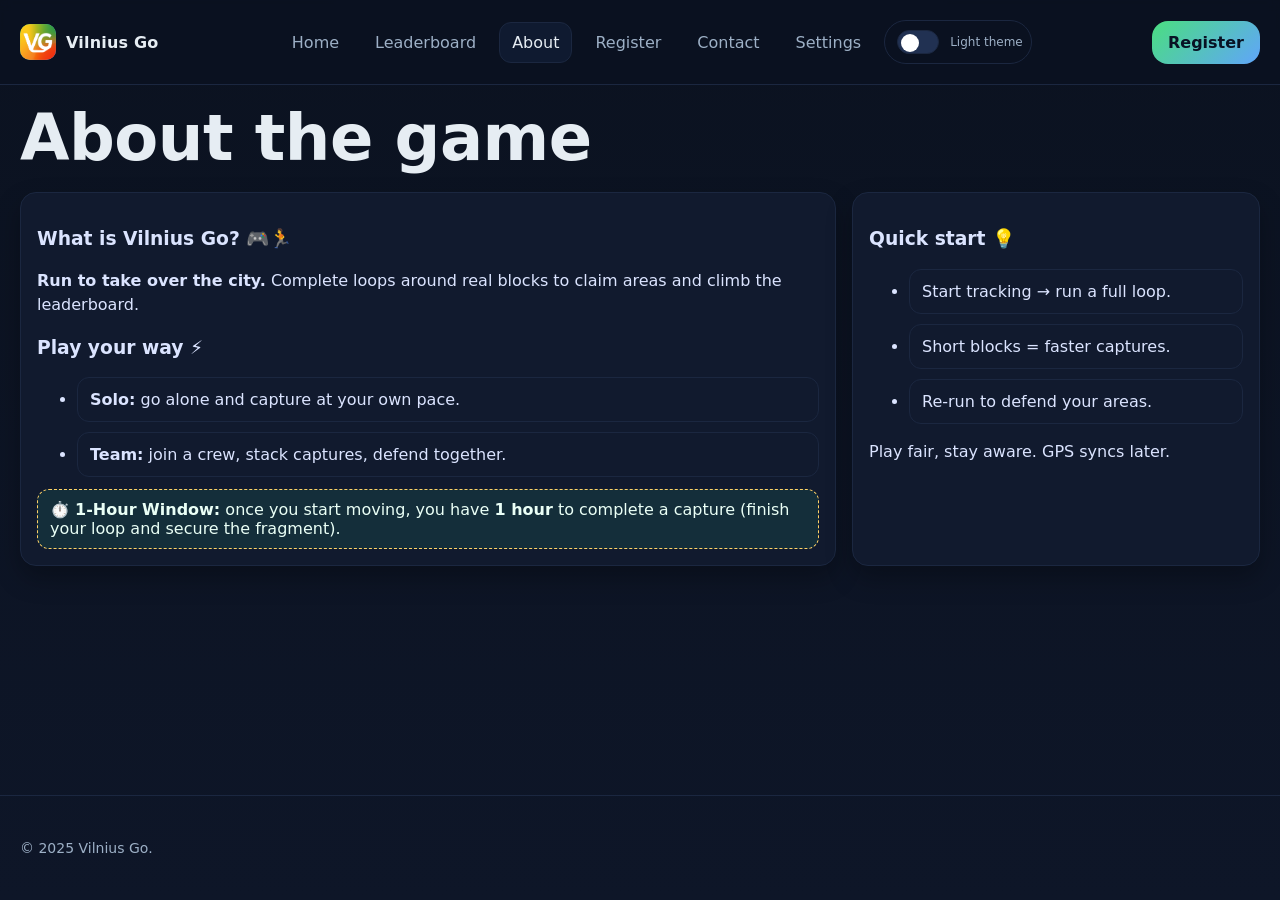
==== about.html @ 57237269 "Initial commit: HTML+CSS pages" ====
<!doctype html>
<html lang="en">
<head>
  <meta charset="utf-8" />
  <meta name="viewport" content="width=device-width, initial-scale=1" />
  <title>Vilnius Go — About</title>
  <link rel="stylesheet" href="css/style.css" />
</head>
<body>
<header>
  <div class="container nav">
    <div class="brand">
      <a href="index.html"><img src="img/VG1.png" alt="Vilnius Go logo" class="logo" /></a>
      <span>Vilnius Go</span>
    </div>
    <nav class="menu" aria-label="Main menu">
      <a href="index.html">Home</a>
      <a href="leaderboard.html">Leaderboard</a>
      <a class="active" href="about.html">About</a>
      <a href="register.html">Register</a>
      <a href="contact.html">Contact</a>
      <a href="settings.html">Settings</a>
      <label class="switch" title="Toggle theme">
        <input id="themeToggle" type="checkbox" aria-label="Light theme" />
        <span>Light theme</span>
      </label>
    </nav>
    <a href="register.html" class="btn primary">Register</a>
  </div>
</header>

<main class="container">
  <section class="section">
    <h1 class="hero-title">About the game</h1>

    <div class="content two">
      <!-- Main: What & How -->
      <article class="card">
        <h3>What is Vilnius Go? 🎮🏃</h3>
        <p><strong>Run to take over the city.</strong> Complete loops around real blocks to claim areas and climb the leaderboard.</p>

        <h3>Play your way ⚡</h3>
        <ul class="list">
          <li><strong>Solo:</strong> go alone and capture at your own pace.</li>
          <li><strong>Team:</strong> join a crew, stack captures, defend together.</li>
        </ul>

        <div class="highlight">
          ⏱️ <strong>1-Hour Window:</strong> once you start moving, you have <strong>1 hour</strong> to complete a capture (finish your loop and secure the fragment).
        </div>
      </article>

      <!-- Compact extras -->
      <aside class="card">
        <h3>Quick start 💡</h3>
        <ul class="list">
          <li>Start tracking → run a full loop.</li>
          <li>Short blocks = faster captures.</li>
          <li>Re-run to defend your areas.</li>
        </ul>
        <p class="muted">Play fair, stay aware. GPS syncs later.</p>
      </aside>
    </div>
  </section>
</main>

<footer>
  <div class="container">© 2025 Vilnius Go.</div>
</footer>
</body>
</html>
---- css/style.css ----
/* =========================================================
   Vilnius Go — Unified style.css (gallery removed)
   ========================================================= */

/* ------------------ Design Tokens ------------------ */
:root{
  /* Colors */
  --bg:#0b1220; --bg-2:#0e1628; --card:#111a2e;
  --text:#e6edf3; --muted:#9db0c6;
  --brand:#4ade80; --brand-2:#60a5fa;
  --stroke:#1b2740; --accent:#ffd166;

  /* Typography */
  --fs-1: clamp(36px, 5.2vw, 64px);
  --fs-2: 20px; --fs-3: 18px; --fs-4: 16px;

  /* Spacing */
  --space-1: 4px; --space-2: 8px; --space-3: 12px;
  --space-4: 16px; --space-5: 20px; --space-6: 24px;
  --space-7: 32px;

  /* Radii & Shadows */
  --radius: 16px; --radius-lg: 20px; --radius-pill: 999px;
  --shadow-1: 0 12px 26px rgba(0,0,0,.28);
  --shadow-2: 0 18px 38px rgba(0,0,0,.34);

  /* Hero chevron params */
  --chev-height: clamp(240px, 30vw, 360px);
  --chev-slope: 55%;
  --apex-round: 0;
}
:root:has(#themeToggle:checked){
  --bg:#f7f8fb; --bg-2:#ffffff; --card:#ffffff;
  --text:#0b0d12; --muted:#657084; --stroke:#e8edf3;
}

/* ------------------ Base ------------------ */
*{box-sizing:border-box}
html,body{height:100%}
html{scroll-behavior:smooth}
body{
  margin:0;
  font-family:system-ui,-apple-system,Segoe UI,Roboto,sans-serif;
  background:
    radial-gradient(900px 420px at 50% -200px, #13213a 0%, transparent 60%),
    linear-gradient(180deg, var(--bg) 0%, var(--bg-2) 100%);
  color:var(--text);
  display:flex; flex-direction:column; min-height:100vh; /* sticky footer layout */
}
a{color:inherit;text-decoration:none}
.container{max-width:1160px;margin:0 auto;padding:20px}
main{flex:1 0 auto}
footer{ margin-top:auto }

/* ------------------ Header / Footer ------------------ */
header{
  position:sticky; top:0; z-index:40;
  backdrop-filter:blur(6px);
  background:color-mix(in oklab, var(--bg) 88%, transparent);
  border-bottom:1px solid var(--stroke);
}
footer{
  padding:24px 0;
  color:var(--muted); border-top:1px solid var(--stroke);
  font-size:14px;
}

.nav{display:flex;align-items:center;justify-content:space-between;gap:16px}
.brand{display:flex;align-items:center;gap:10px;font-weight:800;letter-spacing:.2px}
.logo{
  width:36px;height:36px;border-radius:10px;
  background:linear-gradient(135deg,var(--brand),var(--brand-2));
  display:grid;place-items:center;color:#081224;font-weight:900
}
img.logo{width:36px;height:36px;border-radius:10px;display:block}

/* Menu */
.menu{display:flex;gap:10px;flex-wrap:wrap;align-items:center}
.menu a{
  padding:10px 12px;border-radius:12px;color:var(--muted);
  border:1px solid transparent
}
.menu a:hover,.menu a.active{
  color:var(--text);border-color:var(--stroke);background:#0f1a30
}

/* Theme switch */
.switch{
  display:inline-flex;align-items:center;gap:8px;
  padding:6px 8px;border:1px solid var(--stroke);
  border-radius:var(--radius-pill);color:var(--muted);font-size:12px
}
.switch input{
  appearance:none;width:42px;height:24px;border-radius:999px;
  background:#213152;position:relative;border:1px solid var(--stroke);outline:none
}
.switch input::after{
  content:"";position:absolute;left:3px;top:3px;width:18px;height:18px;
  border-radius:50%;background:#fff;transition:transform .2s
}
#themeToggle:checked::after{transform:translateX(18px)}

/* ------------------ Buttons (with legacy aliases) ------------------ */
.btn{
  padding:12px 16px;border-radius: var(--radius);
  border:1px solid var(--stroke);
  background:#0f1a30;color:var(--text);font-weight:700
}
.btn--primary{ background:linear-gradient(135deg,var(--brand),var(--brand-2)); color:#081224; border:none }
.btn--ghost{ background:transparent }
.btn--lg{ padding:14px 18px }
/* Backward compatibility */
.btn.primary{ background:linear-gradient(135deg,var(--brand),var(--brand-2)); color:#081224; border:none }
.btn.ghost{ background:transparent }
.btn:focus-visible,.menu a:focus-visible,.badge-store:focus-visible{outline:2px solid var(--brand-2);outline-offset:2px;border-radius:12px}

/* ------------------ Cards (with legacy aliases) ------------------ */
.card{
  background:var(--card); border:1px solid var(--stroke);
  border-radius: var(--radius); padding: var(--space-4); color:#dbe4ff;
  box-shadow: var(--shadow-1);
  transition: transform .15s ease, box-shadow .15s ease, border-color .15s ease;
}
.card:hover{
  transform: translateY(-2px);
  box-shadow: var(--shadow-2);
  border-color: color-mix(in oklab, var(--stroke) 55%, var(--brand) 45%);
}
.card--light{ background:#fff; color:#0b0d12; border:1px solid #e7ecf3 }
/* Backward compatibility */
.card.light{ background:#fff; color:#0b0d12; border:1px solid #e7ecf3 }

/* ------------------ Typographic helpers ------------------ */
.hero{display:flex;flex-direction:column;align-items:center;gap:12px;padding:44px 0}
.hero-center{text-align:center}
.hero-title{font-size:var(--fs-1);line-height:1.05;font-weight:900;letter-spacing:-.5px;margin:0 0 var(--space-5)}
.lead{color:var(--muted);font-size:var(--fs-3);margin:2px 0 var(--space-2)}

/* ------------------ QR & badges ------------------ */
.qr{
  width:176px;height:176px;display:block;object-fit:contain;
  background:#fff;border-radius:10px;
  image-rendering:pixelated;
  margin-left:auto; margin-right:auto;
}
@media (max-width:480px){.qr{width:144px;height:144px}}
.stores{display:flex;align-items:center;justify-content:center;gap:24px;flex-wrap:wrap;margin-top:8px}
.badge-store{display:inline-block;line-height:0;border-radius:12px;border:1px solid #fff;background:#000;box-shadow:0 8px 18px rgba(0,0,0,.35)}
.badge-store img{height:48px;display:block;border-radius:12px;width:auto;object-fit:contain}

/* ------------------ Images / portrait mock ------------------ */
.portrait{ width:100%; max-width:340px; margin:8px auto; }
.portrait img{ display:block; width:100%; height:auto; aspect-ratio:1/2; object-fit:cover; }

/* ------------------ Layout grids (single source of truth) ------------------ */
.content{display:grid;grid-template-columns:2fr 1fr 1fr;gap:var(--space-4)}
.content.two{display:grid;grid-template-columns:2fr 1.2fr;gap:var(--space-4)}
@media (max-width:1000px){ .content{grid-template-columns:1fr 1fr} }
@media (max-width:640px){ .content,.content.two{grid-template-columns:1fr} }

/* ------------------ Lists & tables ------------------ */
.content .card p{line-height:1.55}
.list{display:grid;gap:10px;margin:12px 0}
.list li{background:var(--card);border:1px solid var(--stroke);padding:12px;border-radius:12px}
.link-inherit{color:inherit;text-decoration:none;border-bottom:1px dashed transparent;transition: color .15s, border-color .15s}
.link-inherit:hover{ color: var(--brand); border-color: var(--brand); }

.highlight{border:1px dashed var(--accent);background: rgba(51,225,169,.10);color:#eafff6;padding:10px 12px;border-radius:12px;margin-top:10px}
.highlight.strong{border-color:#ff4d6d !important}

table{width:100%;border-collapse:collapse;table-layout:auto}
th,td{padding:10px;border:1px solid var(--stroke);text-align:left;white-space:nowrap}
th{background:#0f1a30}

/* ------------------ Forms ------------------ */
form{display:grid;gap:12px}
.grid-2{display:grid;grid-template-columns:1fr 1fr;gap:16px}
@media (max-width:760px){ .grid-2{ grid-template-columns:1fr } }
label{font-size:14px;color:var(--muted)}
input[type="text"],input[type="email"],input[type="tel"],input[type="number"],input[type="date"],input[type="color"],input[type="file"],select,textarea{
  width:100%;padding:10px;border-radius:10px;border:1px solid var(--stroke);background:#0d172b;color:var(--text)
}
textarea{min-height:110px}
.schema{white-space:pre;background:#0d172b;border:1px solid var(--stroke);border-radius:12px;padding:12px;overflow:auto}

/* Register form specific (wider) */
@media (min-width:1200px){ .container{ max-width:1280px } }
.content.single{ display:grid; grid-template-columns:1fr; gap:16px }
.content.single .form{ width:100%; max-width:1100px; margin:0 auto; padding:24px }
.form .field input,.form .field select,.form .field textarea{
  width:100%; height:48px; padding:10px 12px; border-radius:12px; border:1px solid var(--stroke); background:var(--card)
}
.form .field textarea{ height:auto; min-height:120px }
.form .field .no-resize{ resize:none; min-height:12px; max-height:50px; width:100% }

/* ------------------ Hero chevron & white band (home) ------------------ */
.hero-band{ position:relative; z-index:20 }
.hero-band::after{
  content:"";
  position:absolute; left:50%; bottom:-1px;
  width:120vw; height:var(--chev-height);
  transform:translateX(-50%);
  z-index:-1;
  background:
    radial-gradient(circle 8px at 7% var(--chev-slope), #fff 0 6px, #0b1220 6px 8px, transparent 9px),
    radial-gradient(circle 8px at 93% var(--chev-slope), #fff 0 6px, #0b1220 6px 8px, transparent 9px),
    #fff;
  clip-path: polygon(0 var(--chev-slope), 50% 100%, 100% var(--chev-slope), 100% 100%, 0 100%);
  border-top:1px solid var(--stroke);
}

.phone-band{ position:relative; z-index:0; padding:0 0 24px }
.phone-band::before{
  content:"";
  position:absolute; z-index:-1;
  left:calc(-50vw + 50%); right:calc(-50vw + 50%);
  top:1px; bottom:-24px;
  background:#fff; box-shadow:0 -1px 0 rgba(0,0,0,.06) inset;
}

/* ------------------ Friends blue band ------------------ */
.friends-band{ position:relative; margin: clamp(24px, 4vw, 40px) 0 0; }
.friends-band::before{
  content:""; position:absolute; inset:0;
  background: linear-gradient(180deg, #0b1220, #0b1220);
  width: 34cm; margin: 0 auto; border-radius: 50px; z-index:-1;
}
.friends-band::after{
  content:""; position:absolute; left:0; right:0; height:800px; bottom:-100px;
  background:#fff; border-bottom-left-radius:28px; border-bottom-right-radius:28px; z-index:-3; pointer-events:none;
}
.friends-band .container{ padding: clamp(28px, 4vw, 48px) clamp(16px, 3vw, 28px); color:#fff; text-align:center; }
.friends-band h2{ font-size: clamp(22px, 3vw, 36px); letter-spacing:.02em; margin:0 0 10px; text-transform:uppercase; }
.friends-band .lead{ max-width:720px; margin:0 auto clamp(18px, 3vw, 28px); opacity:.95; line-height:1.5; }
.friends-grid{ display:grid; grid-template-columns:1fr; gap: clamp(12px, 2vw, 20px); align-items:end; justify-items:center; }
.friend-card{
  background:#00000010; border:1px solid #ffffff30; border-radius:18px; backdrop-filter: blur(4px);
  overflow:hidden; width:min(280px, 90%); box-shadow: 0 8px 30px rgba(0,0,0,.15);
}
.friend-card img{ display:block; width:100%; height:auto; aspect-ratio: 4/3; object-fit: cover; }
.friend-card figcaption{ padding:10px 12px; font-size:14px; color:#fff; text-align:left; background: linear-gradient(180deg, #0000, #0003); }
.friend-card.main{ transform: translateY(-6px); width:min(320px, 94%); }
@media (min-width:768px){ .friends-grid{ grid-template-columns: repeat(3, minmax(0, 1fr)) } }

/* ------------------ Leaderboard — Top Cities ------------------ */
.cities{
  display:grid; grid-template-columns: repeat(3, minmax(180px, 1fr));
  gap:12px;
}
@media (max-width:900px){ .cities{ grid-template-columns: repeat(2, minmax(180px, 1fr)) } }
@media (max-width:560px){ .cities{ grid-template-columns: 1fr } }

.city.card{
  display:flex; flex-direction:column; align-items:center; text-align:center;
  gap:8px; padding:12px;
}
.city .art{
  width:150px; height:150px; border-radius:50%; object-fit:cover; display:block;
}
.city.card h4{ margin:4px 0 2px; font-size:16px; line-height:1.2 }
.city.card .muted{ margin:0 }

/* Two-column when right side is last */
.content:has(> .card:nth-child(2):last-child){ grid-template-columns: 4fr 2fr }
.card table{ width:100% }
.card table th, .card table td{ padding:8px 10px; white-space:nowrap }

/* ------------------ Utilities ------------------ */
.u-center{text-align:center}
.u-mt-0{margin-top:0}.u-mt-2{margin-top:var(--space-2)}.u-mt-4{margin-top:var(--space-4)}
.u-mb-2{margin-bottom:var(--space-2)}.u-mb-4{margin-bottom:var(--space-4)}
/* ===== Phone strip: две слева + телефон + две справа ===== */
.phone-strip {
  display: flex;
  align-items: center;        /* центральное выравнивание */
  justify-content: center;
  gap: 20px;
  margin: 20px 0 40px;
  flex-wrap: nowrap;
}

/* общий стиль для всех фото */
.strip-img {
  display: block;
  height: auto;
  border: none;
  box-shadow: none;
  border-radius: 0;
  flex: 0 0 auto;
  transition: transform 0.3s ease, width 0.3s ease;
}

/* ближние к телефону — обычные */
.strip-left-near,
.strip-right-near {
  width: clamp(140px, 16vw, 220px);
  transform: none;
}

/* самые дальние — чуть выше остальных (≈40–50%) */
.strip-left-far,
.strip-right-far {
  width: clamp(140px, 16vw, 220px);
  transform: translateY(-40%);
}

/* === PHONE — большой по центру === */
.phone-center {
  width: 640px;        /* ← основная ширина телефона на десктопе */
  max-width: 92vw;     /* не вылезает за экран */
  margin: 0 20px;
  z-index: 5;
}
.phone-center img {
  width: 100%;
  height: auto;
  display: block;
}

/* Боковые картинки: пусть не давят телефон */
.strip-left-near, .strip-right-near { width: 220px; }
.strip-left-far,  .strip-right-far  { width: 180px; transform: translateY(-40%); }

/* На мобильных: телефон крупный, но адаптивный */
@media (max-width: 980px){
  .phone-center { width: clamp(340px, 70vw, 520px); order: -1; }
  .strip-left-near, .strip-right-near,
  .strip-left-far,  .strip-right-far { width: clamp(160px, 36vw, 260px); transform: none; }
}

/* Card as a full clickable link */
.card--click{
  display:block;
  text-decoration:none;
  color:inherit;
  cursor:pointer;
}
.card--click:focus-visible{
  outline:2px solid var(--brand-2);
  outline-offset:4px;
  border-radius: var(--radius);
}
/* === GRID for Top Cities (6 images) === */
.cities-grid {
  display: grid;
  grid-template-columns: repeat(auto-fit, minmax(180px, 1fr));
  gap: 16px;
  margin-top: 16px;
}

.cities-grid .city {
  text-align: center;
  border: 1px solid #ddd;
  border-radius: 10px;
  padding: 8px;
  background-color: #fff;
}

.cities-grid .city img.art {
  display: block;
  width: 100%;
  height: 150px;
  object-fit: cover;
  border-radius: 8px;
  margin-bottom: 6px;
}
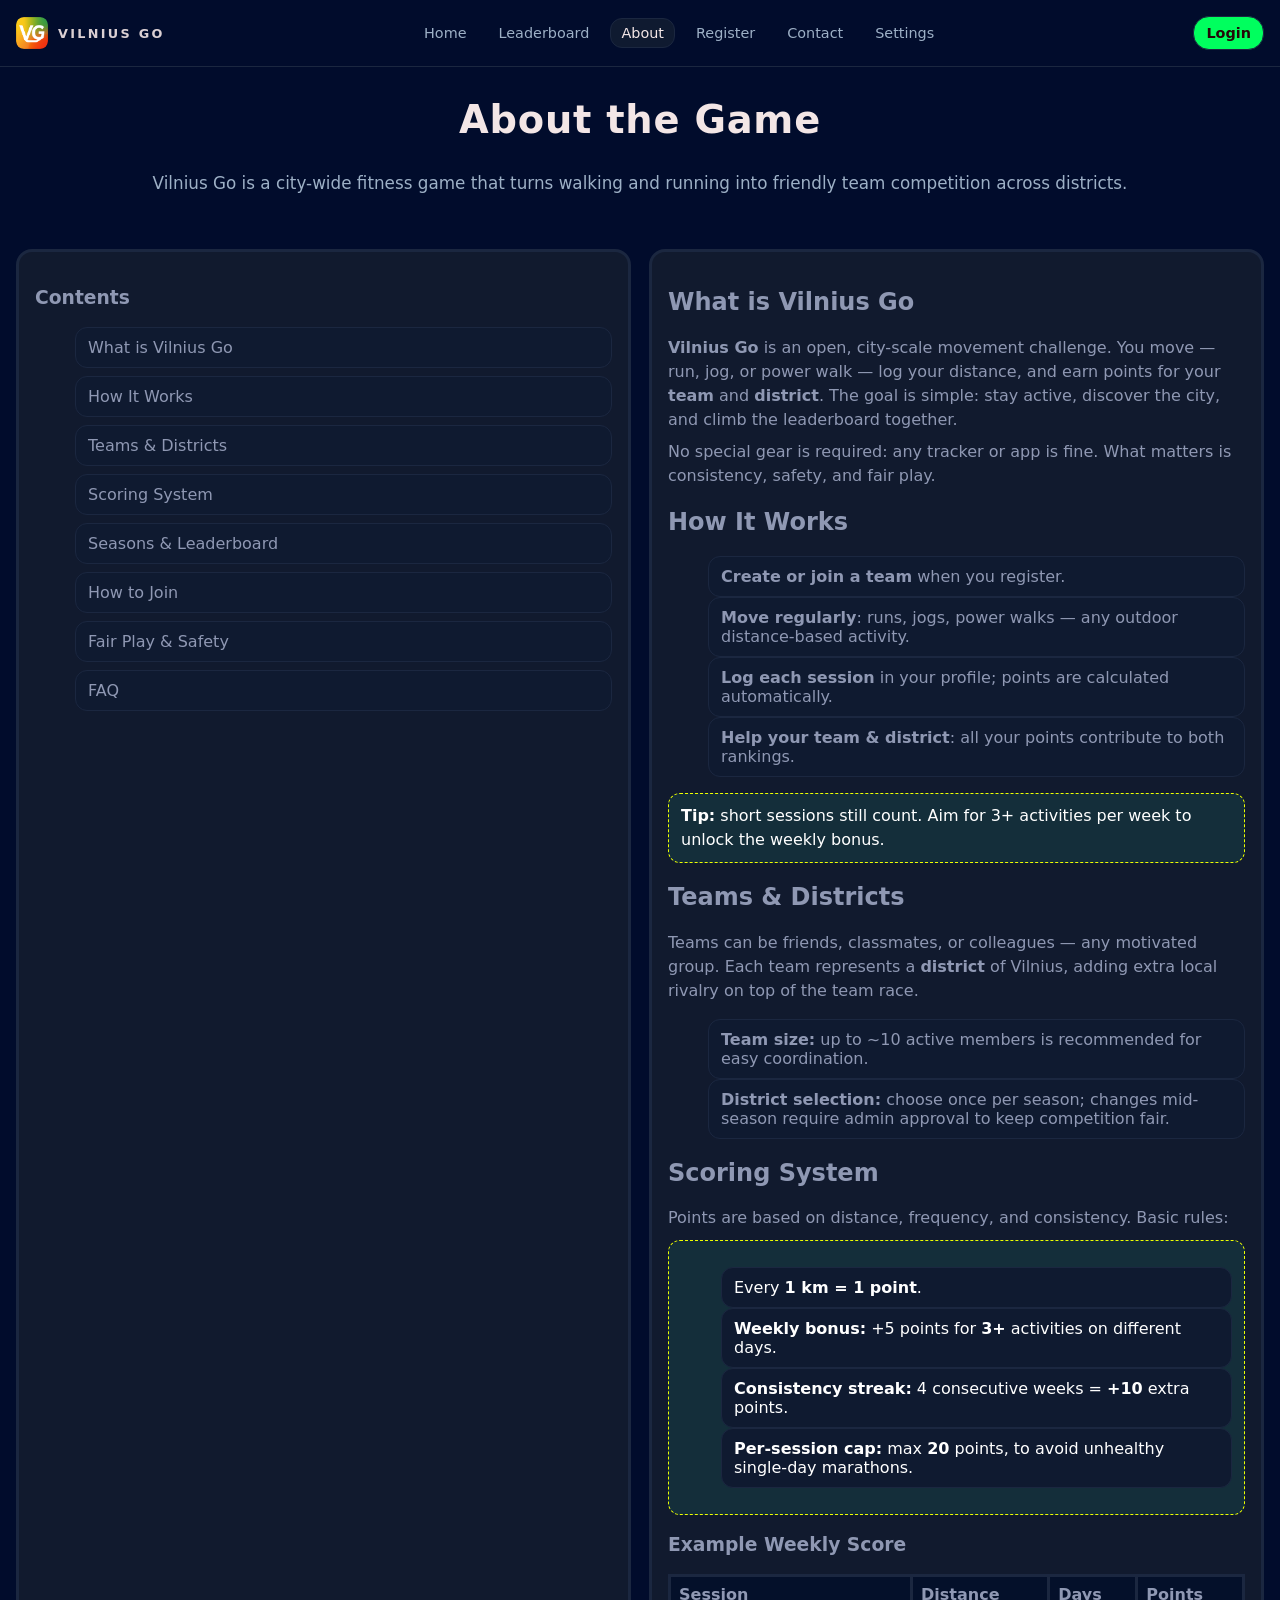
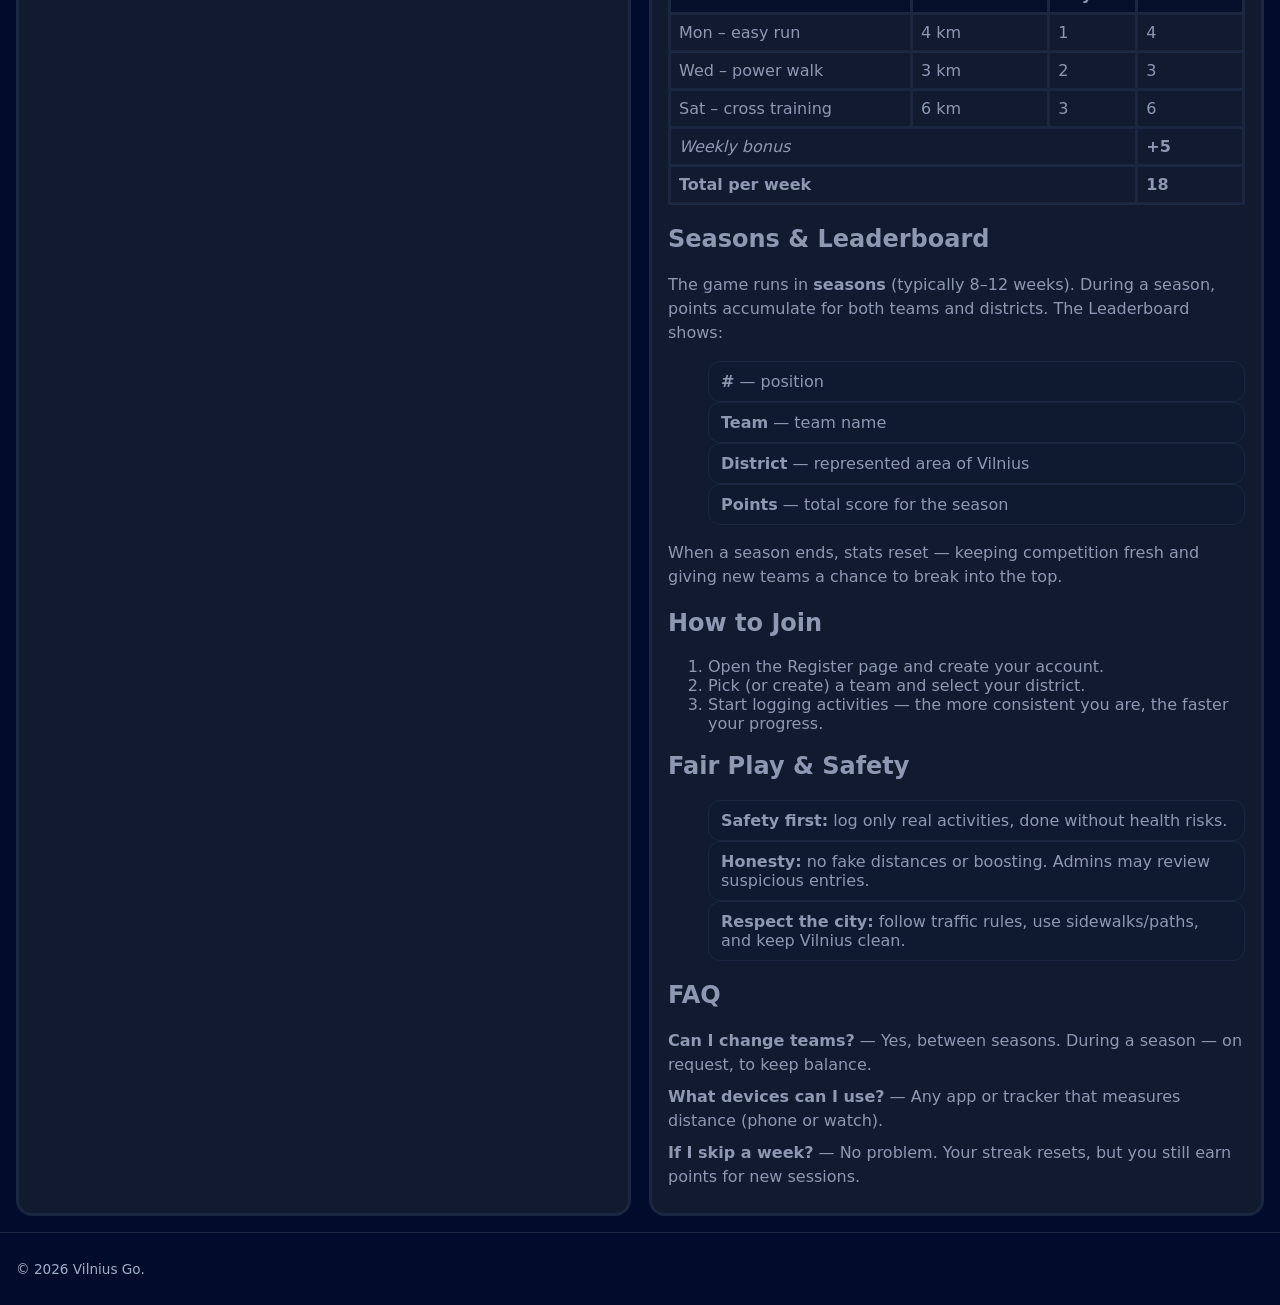
==== commit 82522ef6: "SEO optimization: updated index.html" ====
--- a/about.html
+++ b/about.html
@@ -1,71 +1,162 @@
-<!doctype html>
-<html lang="en">
+<!doctype html> 
+<html lang="en"> 
 <head>
-  <meta charset="utf-8" />
-  <meta name="viewport" content="width=device-width, initial-scale=1" />
-  <title>Vilnius Go — About</title>
-  <link rel="stylesheet" href="css/style.css" />
+  <meta charset="utf-8" /> 
+  <meta name="viewport" content="width=device-width, initial-scale=1" /> 
+  <title>Vilnius Go — About</title> 
+  <link rel="stylesheet" href="css/style.css" /> 
+  <meta name="description" content="Vilnius Go: how the game works, teams and districts, scoring, seasons, and how to join." />
 </head>
-<body>
+<body> 
 <header>
-  <div class="container nav">
+  <div class="container nav"> 
     <div class="brand">
       <a href="index.html"><img src="img/VG1.png" alt="Vilnius Go logo" class="logo" /></a>
-      <span>Vilnius Go</span>
+      <span id="main-title">Vilnius Go</span>
     </div>
-    <nav class="menu" aria-label="Main menu">
-      <a href="index.html">Home</a>
-      <a href="leaderboard.html">Leaderboard</a>
-      <a class="active" href="about.html">About</a>
-      <a href="register.html">Register</a>
-      <a href="contact.html">Contact</a>
-      <a href="settings.html">Settings</a>
-      <label class="switch" title="Toggle theme">
-        <input id="themeToggle" type="checkbox" aria-label="Light theme" />
-        <span>Light theme</span>
-      </label>
+
+    <!-- 1) Checkbox (paslėptas, naudojamas atidaryti/uždaryti meniu) -->
+    <input type="checkbox" id="nav-toggle" class="nav-toggle" />
+
+    <!-- 2) Hamburger (buterbrodas) -->
+    <label for="nav-toggle" class="nav-burger" aria-label="Open menu">
+      <span></span>
+    </label>
+
+    <nav class="menu" aria-label="Main menu"> 
+      <a href="index.html">Home</a> 
+      <a href="leaderboard.html">Leaderboard</a> 
+      <a class="active" href="about.html" aria-current="page">About</a>
+      <a href="register.html">Register</a> 
+      <a href="contact.html">Contact</a> 
+      <a href="settings.html">Settings</a> 
     </nav>
-    <a href="register.html" class="btn primary">Register</a>
+
+    <a href="#" class="btn primary" aria-disabled="true" onclick="return false;">Login</a> 
   </div>
 </header>
 
-<main class="container">
-  <section class="section">
-    <h1 class="hero-title">About the game</h1>
+<main> 
+  <!-- Hero -->
+  <section class="container hero hero-center"> 
+    <h1 class="hero-title" id="hero-title">About the Game</h1> 
+    <p class="lead">Vilnius Go is a city-wide fitness game that turns walking and running into friendly team competition across districts.</p> 
+  </section>
 
-    <div class="content two">
-      <!-- Main: What & How -->
+  <!-- Contents + Main -->
+  <section class="container"> 
+    <div class="content"> 
+      
+      <div class="card">
+        <h3 >Contents</h3> 
+        <ul class="list" style="margin-top:8px">
+          <li><a class="link-inherit" href="#what">What is Vilnius Go</a></li>
+          <li><a class="link-inherit" href="#how">How It Works</a></li>
+          <li><a class="link-inherit" href="#teams">Teams & Districts</a></li>
+          <li><a class="link-inherit" href="#scoring">Scoring System</a></li>
+          <li><a class="link-inherit" href="#season">Seasons & Leaderboard</a></li>
+          <li><a class="link-inherit" href="#join">How to Join</a></li>
+          <li><a class="link-inherit" href="#fairplay">Fair Play & Safety</a></li>
+          <li><a class="link-inherit" href="#faq">FAQ</a></li>
+        </ul>
+      </div>
+
+      <!-- Main text -->
       <article class="card">
-        <h3>What is Vilnius Go? 🎮🏃</h3>
-        <p><strong>Run to take over the city.</strong> Complete loops around real blocks to claim areas and climb the leaderboard.</p>
+        <h2 id="what">What is Vilnius Go</h2>
+        <p><strong>Vilnius Go</strong> is an open, city-scale movement challenge. You move — run, jog, or power walk — log your distance, and earn points for your <strong>team</strong> and <strong>district</strong>. The goal is simple: stay active, discover the city, and climb the leaderboard together.</p>
+        <p>No special gear is required: any tracker or app is fine. What matters is consistency, safety, and fair play.</p>
 
-        <h3>Play your way ⚡</h3>
-        <ul class="list">
-          <li><strong>Solo:</strong> go alone and capture at your own pace.</li>
-          <li><strong>Team:</strong> join a crew, stack captures, defend together.</li>
+        <h2 id="how">How It Works</h2>
+        <ul> 
+          <li><strong>Create or join a team</strong> when you register.</li>
+          <li><strong>Move regularly</strong>: runs, jogs, power walks — any outdoor distance-based activity.</li>
+          <li><strong>Log each session</strong> in your profile; points are calculated automatically.</li>
+          <li><strong>Help your team & district</strong>: all your points contribute to both rankings.</li>
         </ul>
 
-        <div class="highlight">
-          ⏱️ <strong>1-Hour Window:</strong> once you start moving, you have <strong>1 hour</strong> to complete a capture (finish your loop and secure the fragment).
+        <p class="highlight">
+          <strong>Tip:</strong> short sessions still count. Aim for 3+ activities per week to unlock the weekly bonus.
+        </p>
+
+        <h2 id="teams">Teams & Districts</h2> 
+        <p>Teams can be friends, classmates, or colleagues — any motivated group. Each team represents a <strong>district</strong> of Vilnius, adding extra local rivalry on top of the team race.</p>
+        <ul>
+          <li><strong>Team size:</strong> up to ~10 active members is recommended for easy coordination.</li> 
+          <li><strong>District selection:</strong> choose once per season; changes mid-season require admin approval to keep competition fair.</li> 
+        </ul>
+
+        <h2 id="scoring">Scoring System</h2> 
+        <p>Points are based on distance, frequency, and consistency. Basic rules:</p>
+        <div class="highlight"> 
+          <ul>
+            <li>Every <strong>1 km = 1 point</strong>.</li>
+            <li><strong>Weekly bonus:</strong> +5 points for <strong>3+</strong> activities on different days.</li>
+            <li><strong>Consistency streak:</strong> 4 consecutive weeks = <strong>+10</strong> extra points.</li>
+            <li><strong>Per-session cap:</strong> max <strong>20</strong> points, to avoid unhealthy single-day marathons.</li>
+          </ul>
         </div>
+          
+        <h3>Example Weekly Score</h3> 
+        <table aria-label="Example scoring breakdown">
+          <thead>
+            <tr>
+              <th>Session</th>
+              <th>Distance</th>
+              <th>Days</th>
+              <th>Points</th>
+            </tr>
+          </thead>
+          <tbody>
+            <tr><td>Mon – easy run</td><td>4 km</td><td>1</td><td>4</td></tr>
+            <tr><td>Wed – power walk</td><td>3 km</td><td>2</td><td>3</td></tr>
+            <tr><td>Sat – cross training</td><td>6 km</td><td>3</td><td>6</td></tr>
+            <tr><td colspan="3"><em>Weekly bonus</em></td><td><strong>+5</strong></td></tr>
+            <tr><td colspan="3"><strong>Total per week</strong></td><td><strong>18</strong></td></tr>
+          </tbody>
+        </table>
+
+        <h2 id="season">Seasons & Leaderboard</h2>
+        <p>The game runs in <strong>seasons</strong> (typically 8–12 weeks). During a season, points accumulate for both teams and districts. The <a class="link-inherit" href="leaderboard.html">Leaderboard</a> shows:</p>
+        <ul>
+          <li><strong>#</strong> — position</li>
+          <li><strong>Team</strong> — team name</li>
+          <li><strong>District</strong> — represented area of Vilnius</li>
+          <li><strong>Points</strong> — total score for the season</li>
+        </ul>
+        <p>When a season ends, stats reset — keeping competition fresh and giving new teams a chance to break into the top.</p>
+
+        <h2 id="join">How to Join</h2>
+        <ol>
+          <li>Open the <a class="link-inherit" href="register.html">Register</a> page and create your account.</li>
+          <li>Pick (or create) a team and select your district.</li>
+          <li>Start logging activities — the more consistent you are, the faster your progress.</li>
+        </ol>
+
+        <h2 id="fairplay">Fair Play & Safety</h2>
+        <ul>
+          <li><strong>Safety first:</strong> log only real activities, done without health risks.</li>
+          <li><strong>Honesty:</strong> no fake distances or boosting. Admins may review suspicious entries.</li>
+          <li><strong>Respect the city:</strong> follow traffic rules, use sidewalks/paths, and keep Vilnius clean.</li>
+        </ul>
+
+        <h2 id="faq">FAQ</h2>
+        <p><strong>Can I change teams?</strong> — Yes, between seasons. During a season — on request, to keep balance.</p>
+        <p><strong>What devices can I use?</strong> — Any app or tracker that measures distance (phone or watch).</p>
+        <p><strong>If I skip a week?</strong> — No problem. Your streak resets, but you still earn points for new sessions.</p>
       </article>
-
-      <!-- Compact extras -->
-      <aside class="card">
-        <h3>Quick start 💡</h3>
-        <ul class="list">
-          <li>Start tracking → run a full loop.</li>
-          <li>Short blocks = faster captures.</li>
-          <li>Re-run to defend your areas.</li>
-        </ul>
-        <p class="muted">Play fair, stay aware. GPS syncs later.</p>
-      </aside>
     </div>
   </section>
 </main>
 
 <footer>
-  <div class="container">© 2025 Vilnius Go.</div>
+  <div class="container">© <span id="year"></span> Vilnius Go.</div>
 </footer>
+
+<script>
+  document.getElementById('year').textContent = new Date().getFullYear();
+</script>
+<script src="js/settings.js"></script>
+
 </body>
 </html>
--- a/css/style.css
+++ b/css/style.css
@@ -1,366 +1,771 @@
-/* =========================================================
-   Vilnius Go — Unified style.css (gallery removed)
-   ========================================================= */
-
-/* ------------------ Design Tokens ------------------ */
+/* ============== 1. Base ============== */
+*{
+  box-sizing: border-box;
+}
+html, body{
+  height: 100%;
+}
+html{
+  scroll-behavior: smooth;
+}
 :root{
-  /* Colors */
-  --bg:#0b1220; --bg-2:#0e1628; --card:#111a2e;
-  --text:#e6edf3; --muted:#9db0c6;
-  --brand:#4ade80; --brand-2:#60a5fa;
-  --stroke:#1b2740; --accent:#ffd166;
-
-  /* Typography */
-  --fs-1: clamp(36px, 5.2vw, 64px);
-  --fs-2: 20px; --fs-3: 18px; --fs-4: 16px;
-
-  /* Spacing */
-  --space-1: 4px; --space-2: 8px; --space-3: 12px;
-  --space-4: 16px; --space-5: 20px; --space-6: 24px;
-  --space-7: 32px;
-
-  /* Radii & Shadows */
-  --radius: 16px; --radius-lg: 20px; --radius-pill: 999px;
-  --shadow-1: 0 12px 26px rgba(0,0,0,.28);
-  --shadow-2: 0 18px 38px rgba(0,0,0,.34);
-
-  /* Hero chevron params */
-  --chev-height: clamp(240px, 30vw, 360px);
-  --chev-slope: 55%;
-  --apex-round: 0;
-}
-:root:has(#themeToggle:checked){
-  --bg:#f7f8fb; --bg-2:#ffffff; --card:#ffffff;
-  --text:#0b0d12; --muted:#657084; --stroke:#e8edf3;
-}
-
-/* ------------------ Base ------------------ */
-*{box-sizing:border-box}
-html,body{height:100%}
-html{scroll-behavior:smooth}
+  --page-bg: var(--bg-2);
+  --card-bg: var(--card);
+  --pill-bg: #0f1a30;
+  --input-bg: #0d172b;
+
+  --title-color: var(--text);
+  --title-size: 2.4rem;
+
+
+
+  --bg:#0b1220;
+  --bg-2:#010c2c;
+  --card:#111a2e;
+  --text:#f3e6e6;
+  --muted:#9db0c6;
+  --stroke:#1b2740;
+  --brand:#00ff5e;
+  --accent:#eeff00;
+  --fs-1: 2.4rem;
+  --radius: 16px;
+}
 body{
-  margin:0;
-  font-family:system-ui,-apple-system,Segoe UI,Roboto,sans-serif;
-  background:
-    radial-gradient(900px 420px at 50% -200px, #13213a 0%, transparent 60%),
-    linear-gradient(180deg, var(--bg) 0%, var(--bg-2) 100%);
-  color:var(--text);
-  display:flex; flex-direction:column; min-height:100vh; /* sticky footer layout */
-}
-a{color:inherit;text-decoration:none}
-.container{max-width:1160px;margin:0 auto;padding:20px}
-main{flex:1 0 auto}
-footer{ margin-top:auto }
-
-/* ------------------ Header / Footer ------------------ */
+  margin: 0;
+  font-family: system-ui, -apple-system, BlinkMacSystemFont, "Segoe UI", sans-serif;
+  background: var(--page-bg);
+  color: var(--text);
+  display: flex; 
+  flex-direction: column;
+}
+
+
+/* paveldėjimas: a paveldi spalvą iš body arba tėvo */
+a{
+  color:inherit;  /* jei убрать inherit, ссылки станут синими по умолчанию */
+  text-decoration: none;
+}
+
+/* ============== 2. Layout ============== */
+.container{
+  width: 100%;
+  margin: 0 auto;
+  padding: 16px 16px;
+}
+main{
+  
+flex-grow: 1;   
+flex-shrink: 0; 
+flex-basis: auto; 
+
+}
+footer{
+  margin-top: auto;
+}
+
+/* įpėdinis: visi p, kurie yra .content viduje */
+.content{
+  display: grid;
+  gap: 18px;
+  grid-template-columns: repeat(auto-fit, minmax(200px, 1fr)); /**/
+}
+.content p{
+  font-size: 1rem;
+  line-height: 1.5;
+}
+
+/* ============ 3. Header / Footer / Nav ============ */
 header{
-  position:sticky; top:0; z-index:40;
-  backdrop-filter:blur(6px);
-  background:color-mix(in oklab, var(--bg) 88%, transparent);
-  border-bottom:1px solid var(--stroke);
+  position: sticky; /*gum*/
+  top: 0;
+  z-index: 10;
+  background: var(--page-bg);
+  border-bottom: 1px solid var(--stroke);
 }
 footer{
-  padding:24px 0;
-  color:var(--muted); border-top:1px solid var(--stroke);
-  font-size:14px;
-}
-
-.nav{display:flex;align-items:center;justify-content:space-between;gap:16px}
-.brand{display:flex;align-items:center;gap:10px;font-weight:800;letter-spacing:.2px}
+  padding: 12px 0;
+  color: var(--muted);
+  border-top: 1px solid var(--stroke);
+  font-size: .85rem;
+}
+
+.nav{
+  display: flex;
+  align-items: center;
+  justify-content: space-between;
+  gap: 19px;
+}
+.brand{
+  display: flex;
+  align-items: center;
+  gap: 10px;
+  font-weight: 800;
+}
 .logo{
-  width:36px;height:36px;border-radius:10px;
-  background:linear-gradient(135deg,var(--brand),var(--brand-2));
-  display:grid;place-items:center;color:#081224;font-weight:900
-}
-img.logo{width:36px;height:36px;border-radius:10px;display:block}
-
-/* Menu */
-.menu{display:flex;gap:10px;flex-wrap:wrap;align-items:center}
+  width: 32px;
+  height: 32px;
+  border-radius: 8px;
+  display: block;
+}
+
+/* ID pavyzdys */
+#main-title{
+  letter-spacing: .18em;
+  text-transform: uppercase;
+  font-size: .8rem;
+  opacity: .9;
+}
+
+.menu{
+  display: flex;
+  gap: 10px;
+  flex-wrap: wrap;
+  align-items: center;
+}
 .menu a{
-  padding:10px 12px;border-radius:12px;color:var(--muted);
-  border:1px solid transparent
-}
-.menu a:hover,.menu a.active{
-  color:var(--text);border-color:var(--stroke);background:#0f1a30
-}
-
-/* Theme switch */
-.switch{
-  display:inline-flex;align-items:center;gap:8px;
-  padding:6px 8px;border:1px solid var(--stroke);
-  border-radius:var(--radius-pill);color:var(--muted);font-size:12px
-}
-.switch input{
-  appearance:none;width:42px;height:24px;border-radius:999px;
-  background:#213152;position:relative;border:1px solid var(--stroke);outline:none
-}
-.switch input::after{
-  content:"";position:absolute;left:3px;top:3px;width:18px;height:18px;
-  border-radius:50%;background:#fff;transition:transform .2s
-}
-#themeToggle:checked::after{transform:translateX(18px)}
-
-/* ------------------ Buttons (with legacy aliases) ------------------ */
+  padding: 6px 10px;
+  border-radius: 12px;
+  color: var(--muted);
+  border: 1px solid transparent;
+  font-size: .9rem;
+}
+.menu a:hover, /*mouse on link*/
+.menu a.active{
+  color: var(--text) ;
+  border-color: var(--stroke);
+  background: #0f1a30;
+}
+
+/* ============ 4. Buttons / Links ============ */
 .btn{
-  padding:12px 16px;border-radius: var(--radius);
-  border:1px solid var(--stroke);
-  background:#0f1a30;color:var(--text);font-weight:700
-}
-.btn--primary{ background:linear-gradient(135deg,var(--brand),var(--brand-2)); color:#081224; border:none }
-.btn--ghost{ background:transparent }
-.btn--lg{ padding:14px 18px }
-/* Backward compatibility */
-.btn.primary{ background:linear-gradient(135deg,var(--brand),var(--brand-2)); color:#081224; border:none }
-.btn.ghost{ background:transparent }
-.btn:focus-visible,.menu a:focus-visible,.badge-store:focus-visible{outline:2px solid var(--brand-2);outline-offset:2px;border-radius:12px}
-
-/* ------------------ Cards (with legacy aliases) ------------------ */
+  padding: 8px 12px;
+  border-radius: var(--radius);
+  border: 1px solid var(--stroke);
+  background: #0f1a30;
+  color: var(--text);
+  font-weight: 700;
+  font-size: .9rem;
+}
+.btn.primary{
+  background: var(--brand);
+  color: #240808;
+ 
+}
+
+/* paveldėjimas + hover */
+.link-inherit{
+  color: inherit;
+  border-bottom: 1px dashed transparent;
+}
+.link-inherit:hover{
+  color: var(--brand);
+  border-color: var(--brand);
+}
+
+/* ============ 5. Typography ============ */
+.hero{
+  display: flex;
+  flex-direction: column;
+  align-items: center;
+  gap: 12px;
+  padding: 32px 0;
+}
+.hero-center{
+  text-align: center;
+}
+
+#hero-title{
+  font-size: var(--fs-1);
+  line-height: 1.1;
+  font-weight: 900;
+  margin: 0 0 16px;
+  letter-spacing: .02em;
+}
+
+.lead{
+  color: var(--muted);
+  font-size: 1.05rem;
+  margin: 4px 0 8px;
+}
+p{
+  margin: 0 0 8px;
+}
+
+/* ============ 6. Cards / Lists / Tables / Highlight ============ */
 .card{
-  background:var(--card); border:1px solid var(--stroke);
-  border-radius: var(--radius); padding: var(--space-4); color:#dbe4ff;
-  box-shadow: var(--shadow-1);
-  transition: transform .15s ease, box-shadow .15s ease, border-color .15s ease;
-}
-.card:hover{
-  transform: translateY(-2px);
-  box-shadow: var(--shadow-2);
-  border-color: color-mix(in oklab, var(--stroke) 55%, var(--brand) 45%);
-}
-.card--light{ background:#fff; color:#0b0d12; border:1px solid #e7ecf3 }
-/* Backward compatibility */
-.card.light{ background:#fff; color:#0b0d12; border:1px solid #e7ecf3 }
-
-/* ------------------ Typographic helpers ------------------ */
-.hero{display:flex;flex-direction:column;align-items:center;gap:12px;padding:44px 0}
-.hero-center{text-align:center}
-.hero-title{font-size:var(--fs-1);line-height:1.05;font-weight:900;letter-spacing:-.5px;margin:0 0 var(--space-5)}
-.lead{color:var(--muted);font-size:var(--fs-3);margin:2px 0 var(--space-2)}
-
-/* ------------------ QR & badges ------------------ */
+  background: var(--card-bg) ;
+  border: 3px solid var(--stroke);
+  border-radius: var(--radius);
+  padding: 16px ;
+ 
+  color: #8f98b3;
+}
+.card.light{
+  
+  background: #1100ff10;
+  color: #0b0d12;
+  border: 1px solid #e7ecf3;
+}
+.card--click{
+  display: block;
+}
+
+/* list contact */
+.list{
+  display: grid;
+  gap: 8px;
+  margin: 12px 0;
+}
+/* įpėdinis: visi li esantys .list viduje */
+.list li{
+  background: var(--card);
+  border: 1px solid var(--stroke);
+  padding: 10px;
+  border-radius: 10px;
+}
+
+/* table */
+
+table{
+  width: 100%;
+  border-collapse: collapse;
+}
+th, td{
+  padding: 8px;
+  border: 3px solid var(--stroke);
+  text-align: left;
+}
+th{
+  background: #000e29c4;
+}
+
+/* !important */
+p.highlight{
+  color: #832323;
+}
+.highlight{
+  border: 1px dashed var(--accent);
+  background: rgba(51,225,169,.10);
+  color: #ffffff !important ; /* !important nugali p.highlight */
+  padding: 10px 12px;
+  border-radius: 12px;
+  margin-top: 10px;
+}
+
+/* ============ 7. Forms ============ */
+form{
+  
+  display: grid;
+  gap: 10px;
+}
+.gridphoto{
+  
+  margin-top: -74px;
+}
+.grid-2{
+  
+  display: grid;
+  grid-template-columns: 1fr 1fr;
+  gap: 30px;
+}
+@media (max-width: 760px){
+  .grid-2{
+    grid-template-columns: 1fr;
+  }
+}
+.form h3{
+  font-size: 1.1rem;
+}
+.form label{
+  
+  font-size: .95rem;
+}
+
+/* įpėdinis: visi input/select/textarea formoje */
+form input[type="text"],
+form input[type="email"],
+form input[type="tel"],
+form input[type="number"],
+form input[type="date"],
+form input[type="color"],
+form input[type="file"],
+form select,
+form textarea{
+  width: 100%;
+  padding: 8px;
+  border-radius: 10px;
+  border: 2px solid var(--stroke);
+  background: var(--input-bg);
+
+  color: var(--text);
+  font: inherit;
+  font-size: .95rem;
+}
+textarea{
+  
+  min-height: 80px;
+}
+
+/* ============ 8. Images (QR, stores, phone, friends) ============ */
 .qr{
-  width:176px;height:176px;display:block;object-fit:contain;
-  background:#fff;border-radius:10px;
-  image-rendering:pixelated;
-  margin-left:auto; margin-right:auto;
-}
-@media (max-width:480px){.qr{width:144px;height:144px}}
-.stores{display:flex;align-items:center;justify-content:center;gap:24px;flex-wrap:wrap;margin-top:8px}
-.badge-store{display:inline-block;line-height:0;border-radius:12px;border:1px solid #fff;background:#000;box-shadow:0 8px 18px rgba(0,0,0,.35)}
-.badge-store img{height:48px;display:block;border-radius:12px;width:auto;object-fit:contain}
-
-/* ------------------ Images / portrait mock ------------------ */
-.portrait{ width:100%; max-width:340px; margin:8px auto; }
-.portrait img{ display:block; width:100%; height:auto; aspect-ratio:1/2; object-fit:cover; }
-
-/* ------------------ Layout grids (single source of truth) ------------------ */
-.content{display:grid;grid-template-columns:2fr 1fr 1fr;gap:var(--space-4)}
-.content.two{display:grid;grid-template-columns:2fr 1.2fr;gap:var(--space-4)}
-@media (max-width:1000px){ .content{grid-template-columns:1fr 1fr} }
-@media (max-width:640px){ .content,.content.two{grid-template-columns:1fr} }
-
-/* ------------------ Lists & tables ------------------ */
-.content .card p{line-height:1.55}
-.list{display:grid;gap:10px;margin:12px 0}
-.list li{background:var(--card);border:1px solid var(--stroke);padding:12px;border-radius:12px}
-.link-inherit{color:inherit;text-decoration:none;border-bottom:1px dashed transparent;transition: color .15s, border-color .15s}
-.link-inherit:hover{ color: var(--brand); border-color: var(--brand); }
-
-.highlight{border:1px dashed var(--accent);background: rgba(51,225,169,.10);color:#eafff6;padding:10px 12px;border-radius:12px;margin-top:10px}
-.highlight.strong{border-color:#ff4d6d !important}
-
-table{width:100%;border-collapse:collapse;table-layout:auto}
-th,td{padding:10px;border:1px solid var(--stroke);text-align:left;white-space:nowrap}
-th{background:#0f1a30}
-
-/* ------------------ Forms ------------------ */
-form{display:grid;gap:12px}
-.grid-2{display:grid;grid-template-columns:1fr 1fr;gap:16px}
-@media (max-width:760px){ .grid-2{ grid-template-columns:1fr } }
-label{font-size:14px;color:var(--muted)}
-input[type="text"],input[type="email"],input[type="tel"],input[type="number"],input[type="date"],input[type="color"],input[type="file"],select,textarea{
-  width:100%;padding:10px;border-radius:10px;border:1px solid var(--stroke);background:#0d172b;color:var(--text)
-}
-textarea{min-height:110px}
-.schema{white-space:pre;background:#0d172b;border:1px solid var(--stroke);border-radius:12px;padding:12px;overflow:auto}
-
-/* Register form specific (wider) */
-@media (min-width:1200px){ .container{ max-width:1280px } }
-.content.single{ display:grid; grid-template-columns:1fr; gap:16px }
-.content.single .form{ width:100%; max-width:1100px; margin:0 auto; padding:24px }
-.form .field input,.form .field select,.form .field textarea{
-  width:100%; height:48px; padding:10px 12px; border-radius:12px; border:1px solid var(--stroke); background:var(--card)
-}
-.form .field textarea{ height:auto; min-height:120px }
-.form .field .no-resize{ resize:none; min-height:12px; max-height:50px; width:100% }
-
-/* ------------------ Hero chevron & white band (home) ------------------ */
-.hero-band{ position:relative; z-index:20 }
-.hero-band::after{
-  content:"";
-  position:absolute; left:50%; bottom:-1px;
-  width:120vw; height:var(--chev-height);
-  transform:translateX(-50%);
-  z-index:-1;
-  background:
-    radial-gradient(circle 8px at 7% var(--chev-slope), #fff 0 6px, #0b1220 6px 8px, transparent 9px),
-    radial-gradient(circle 8px at 93% var(--chev-slope), #fff 0 6px, #0b1220 6px 8px, transparent 9px),
-    #fff;
-  clip-path: polygon(0 var(--chev-slope), 50% 100%, 100% var(--chev-slope), 100% 100%, 0 100%);
-  border-top:1px solid var(--stroke);
-}
-
-.phone-band{ position:relative; z-index:0; padding:0 0 24px }
-.phone-band::before{
-  content:"";
-  position:absolute; z-index:-1;
-  left:calc(-50vw + 50%); right:calc(-50vw + 50%);
-  top:1px; bottom:-24px;
-  background:#fff; box-shadow:0 -1px 0 rgba(0,0,0,.06) inset;
-}
-
-/* ------------------ Friends blue band ------------------ */
-.friends-band{ position:relative; margin: clamp(24px, 4vw, 40px) 0 0; }
-.friends-band::before{
-  content:""; position:absolute; inset:0;
-  background: linear-gradient(180deg, #0b1220, #0b1220);
-  width: 34cm; margin: 0 auto; border-radius: 50px; z-index:-1;
-}
-.friends-band::after{
-  content:""; position:absolute; left:0; right:0; height:800px; bottom:-100px;
-  background:#fff; border-bottom-left-radius:28px; border-bottom-right-radius:28px; z-index:-3; pointer-events:none;
-}
-.friends-band .container{ padding: clamp(28px, 4vw, 48px) clamp(16px, 3vw, 28px); color:#fff; text-align:center; }
-.friends-band h2{ font-size: clamp(22px, 3vw, 36px); letter-spacing:.02em; margin:0 0 10px; text-transform:uppercase; }
-.friends-band .lead{ max-width:720px; margin:0 auto clamp(18px, 3vw, 28px); opacity:.95; line-height:1.5; }
-.friends-grid{ display:grid; grid-template-columns:1fr; gap: clamp(12px, 2vw, 20px); align-items:end; justify-items:center; }
-.friend-card{
-  background:#00000010; border:1px solid #ffffff30; border-radius:18px; backdrop-filter: blur(4px);
-  overflow:hidden; width:min(280px, 90%); box-shadow: 0 8px 30px rgba(0,0,0,.15);
-}
-.friend-card img{ display:block; width:100%; height:auto; aspect-ratio: 4/3; object-fit: cover; }
-.friend-card figcaption{ padding:10px 12px; font-size:14px; color:#fff; text-align:left; background: linear-gradient(180deg, #0000, #0003); }
-.friend-card.main{ transform: translateY(-6px); width:min(320px, 94%); }
-@media (min-width:768px){ .friends-grid{ grid-template-columns: repeat(3, minmax(0, 1fr)) } }
-
-/* ------------------ Leaderboard — Top Cities ------------------ */
-.cities{
-  display:grid; grid-template-columns: repeat(3, minmax(180px, 1fr));
-  gap:12px;
-}
-@media (max-width:900px){ .cities{ grid-template-columns: repeat(2, minmax(180px, 1fr)) } }
-@media (max-width:560px){ .cities{ grid-template-columns: 1fr } }
-
-.city.card{
-  display:flex; flex-direction:column; align-items:center; text-align:center;
-  gap:8px; padding:12px;
-}
-.city .art{
-  width:150px; height:150px; border-radius:50%; object-fit:cover; display:block;
-}
-.city.card h4{ margin:4px 0 2px; font-size:16px; line-height:1.2 }
-.city.card .muted{ margin:0 }
-
-/* Two-column when right side is last */
-.content:has(> .card:nth-child(2):last-child){ grid-template-columns: 4fr 2fr }
-.card table{ width:100% }
-.card table th, .card table td{ padding:8px 10px; white-space:nowrap }
-
-/* ------------------ Utilities ------------------ */
-.u-center{text-align:center}
-.u-mt-0{margin-top:0}.u-mt-2{margin-top:var(--space-2)}.u-mt-4{margin-top:var(--space-4)}
-.u-mb-2{margin-bottom:var(--space-2)}.u-mb-4{margin-bottom:var(--space-4)}
-/* ===== Phone strip: две слева + телефон + две справа ===== */
-.phone-strip {
+  width: 140px;
+  height: 140px;
+  display: block;
+  object-fit: contain;
+  background: #fff;
+  border-radius: 10px;
+  margin: 0 auto;
+}
+.stores{
   display: flex;
-  align-items: center;        /* центральное выравнивание */
+  align-items: center;
   justify-content: center;
   gap: 20px;
-  margin: 20px 0 40px;
-  flex-wrap: nowrap;
-}
-
-/* общий стиль для всех фото */
-.strip-img {
+  
+  margin-top: 8px;
+}
+
+.badge-store img{
+  height: 40px;
   display: block;
-  height: auto;
-  border: none;
-  box-shadow: none;
-  border-radius: 0;
-  flex: 0 0 auto;
-  transition: transform 0.3s ease, width 0.3s ease;
-}
-
-/* ближние к телефону — обычные */
-.strip-left-near,
-.strip-right-near {
-  width: clamp(140px, 16vw, 220px);
-  transform: none;
-}
-
-/* самые дальние — чуть выше остальных (≈40–50%) */
-.strip-left-far,
-.strip-right-far {
-  width: clamp(140px, 16vw, 220px);
-  transform: translateY(-40%);
-}
-
-/* === PHONE — большой по центру === */
-.phone-center {
-  width: 640px;        /* ← основная ширина телефона на десктопе */
-  max-width: 92vw;     /* не вылезает за экран */
-  margin: 0 20px;
-  z-index: 5;
-}
-.phone-center img {
+  border-radius: 12px;
+  border: 2px solid #fff;
+}
+
+/* hero white chevron — можно сказать „paprastas dekoras“ */
+.hero-band{
+  position: relative;
+  
+}
+.hero-band::after{
+  content: "";
+  position: absolute;
+  left: 50%;
+  bottom:0px;
+  width: 99vw;
+  height: 240px;
+  transform: translateX(-50%);
+  background: #fff;
+  clip-path: polygon(0 55%, 50% 100%, 100% 55%, 100% 100%, 0 100%);
+  border-top: 1px solid var(--stroke);
+  z-index: -1;
+}
+
+/* phone strip */
+.phone-band{
+  background: #fff;
+  padding: 0px 0 60px;
+ 
+}
+.phone-strip{
+  display: flex;
+  align-items: center;
+  justify-content: center;
+  gap: 50px;
+  margin: 16px 0 24px;
+  flex-wrap: wrap;
+}
+.strip-img{
+  display: block;
+  max-width: 180px;
+  border-radius: 30px;
+}
+.phone-center{
+  width: 240px;
+}
+.phone-center img{
   width: 100%;
   height: auto;
-  display: block;
-}
-
-/* Боковые картинки: пусть не давят телефон */
-.strip-left-near, .strip-right-near { width: 220px; }
-.strip-left-far,  .strip-right-far  { width: 180px; transform: translateY(-40%); }
-
-/* На мобильных: телефон крупный, но адаптивный */
-@media (max-width: 980px){
-  .phone-center { width: clamp(340px, 70vw, 520px); order: -1; }
-  .strip-left-near, .strip-right-near,
-  .strip-left-far,  .strip-right-far { width: clamp(160px, 36vw, 260px); transform: none; }
-}
-
-/* Card as a full clickable link */
-.card--click{
-  display:block;
-  text-decoration:none;
-  color:inherit;
-  cursor:pointer;
-}
-.card--click:focus-visible{
-  outline:2px solid var(--brand-2);
-  outline-offset:4px;
-  border-radius: var(--radius);
-}
-/* === GRID for Top Cities (6 images) === */
-.cities-grid {
+  
+}
+
+/* friends */
+.friends-band{
+  
+  margin-top: 0px;
+  padding: 0px 0px;
+}
+.friends-band .container{
+  background: var(--input-bg);
+  
+  border-radius: 50px;
+  text-align: center;
+}
+.friends-band h2{
+  margin-top: 11px;
+}
+.friends-grid{
+   
   display: grid;
-  grid-template-columns: repeat(auto-fit, minmax(180px, 1fr));
-  gap: 16px;
-  margin-top: 16px;
-}
-
-.cities-grid .city {
-  text-align: center;
-  border: 1px solid #ddd;
-  border-radius: 10px;
-  padding: 8px;
-  background-color: #fff;
-}
-
-.cities-grid .city img.art {
+  justify-items: center;
+}
+.friend-card{
+  background: rgba(0, 0, 0, 0.067);
+  border: 5px solid #00000030;
+  border-radius: 16px;
+  overflow: hidden;
+  width: min(340px, 100%);
+}
+.friend-card img{
   display: block;
   width: 100%;
-  height: 150px;
+  height: auto;
+}
+.friend-card figcaption{
+  padding: 6px 8px;
+  font-size: .8rem;
+  background: linear-gradient(180deg, #0000, #0003);
+  color: #fff;
+}
+@media (min-width: 768px){
+  .friends-grid{
+    grid-template-columns: repeat(3, minmax(0,1fr));
+  }
+}
+
+/* extra section before footer */
+.extra-band{
+  padding: 100px 0;
+  border-top: 1px solid rgb(0, 0, 0);
+}
+.extra-band .container{
+  text-align: center;
+}
+
+/* ============ 9. Gallery (kitų psl. ) ============ */
+.cities{
+  display: grid;
+  grid-template-columns: repeat(auto-fit, minmax(160px, 1fr));
+  gap: 12px;
+}
+.city.card{
+  display: flex;
+  flex-direction: column;
+  align-items: center;
+  gap: 6px;
+  padding: 12px;
+}
+.city .art{
+  width: 100px;
+  height: 100px;
+  border-radius: 50%;
   object-fit: cover;
-  border-radius: 8px;
-  margin-bottom: 6px;
-}
+  display: block;
+}
+.city.card h4{
+  margin: 4px 0 2px;
+  font-size: .95rem;
+}
+.city.card .muted{
+  margin: 0;
+  color: var(--muted);
+}
+
+/* ============ 10. Small screens ============ */
+@media (max-width: 560px){
+
+  .container{
+    padding: 5px;
+  }
+
+  /* 1  */
+  .cities{
+    grid-template-columns: 1fr;   
+  }
+
+  
+  .city.card{
+    width: 100%;
+  }
+
+  /* DYDIS */
+  .city .art{
+    width: clamp(90px, 40vw, 140px);
+    height: clamp(90px, 40vw, 140px);
+  }
+}
+
+
+
+/* =========================
+   RESPONSIVE – 4 DYDŽIAI
+  
+========================= */
+
+/* =========================
+   DESKTOP (>1199px)
+   Pagal nutylėjimą 
+========================= */
+
+
+/* =========================
+   LAPTOP (≤1199px)
+   Mažesni ekranai: sumažinami tarpai
+========================= */
+@media (max-width: 1199px){
+
+  /* Mažinu container vidinius atstumus,
+     kad turinys tilptų mažesniame ekrane */
+  .container{
+    padding: 16px 20px;
+  }
+
+  /* Sumažinu tarpus tarp phone-strip elementų */
+  .phone-strip{
+    gap: 28px;
+  }
+}
+
+/* =========================
+   TABLET (≤991px)
+   Turinys tampa 2 stulpelių
+========================= */
+@media (max-width: 991px){
+
+  /* Content dalis:
+     iš 3 stulpelių pereiname į 2 */
+  .content{
+    grid-template-columns: 1fr 1fr;
+  }
+
+  /* Friends blokas:
+     iš 3 stulpelių → 2 stulpeliai */
+  .friends-grid{
+    grid-template-columns: repeat(2, 1fr);
+  }
+}
+
+/* =========================
+   PHONE (≤767px)
+   Viskas viename stulpelyje
+========================= */
+@media (max-width: 767px){
+
+  /* Telefonuose viename stulpelyje,*/
+  .content{
+    grid-template-columns: 1fr ;
+  }
+}
+
+/* =================================================
+   HEADER – MOBILE FIX (Hamburger meniu)
+   Tik telefonams
+================================================= */
+
+/* Desktop / Laptop / Tablet:
+   hamburger mygtukas nerodomas */
+.nav-toggle{
+  display: none; /* checkbox paslėptas */
+}
+
+.nav-burger{
+  display: none; /* burger paslėptas */
+}
+
+/* =========================
+   PHONE HEADER (≤767px)
+========================= */
+@media (max-width: 767px){
+
+  /* Header struktūra:
+     - kairėje logo (brand)
+     - dešinėje hamburger mygtukas */
+  header{
+    position: relative;
+  }
+
+  /* Navbar išdėstymas vienoje eilutėje */
+  header .navbar{
+    display: flex;
+    align-items: center;
+    justify-content: space-between;
+    gap: 10px;
+  }
+
+  /* Brand (logo + pavadinimas)
+     užima likusią vietą */
+  header .brand{
+    flex: 1;
+  }
+
+  /* =========================
+     HAMBURGER MYGTUKAS
+
+  ========================= */
+  .nav-burger{
+    display: inline-flex;
+    align-items: center;
+    justify-content: center;
+    width: 44px;
+    height: 40px;
+    border: 1px solid var(--stroke);
+    border-radius: 12px;
+    background: rgba(255,255,255,0.06);
+    cursor: pointer;
+    user-select: none;
+  }
+
+  /* Trys horizontalios linijos */
+  .nav-burger span{
+    display: block;
+    width: 22px;
+    height: 2px;
+    background: var(--text);
+    position: relative;
+  }
+
+  .nav-burger ::before,
+  .nav-burger span::after{
+    content: "";
+    position: absolute;
+    left: 0;
+    width: 22px;
+    height: 2px;
+    background: var(--text);
+  }
+
+  .nav-burger span::before{
+    top: -7px;
+  }
+
+  .nav-burger span::after{
+    top: 7px;
+  }
+
+  /* =========================
+     MENIU TELEFONE
+  ========================= */
+
+  /* Pagal nutylėjimą meniu paslėptas */
+  header .menu{
+    display: none;
+    width: 100%;
+    margin-top: 10px;
+    grid-template-columns: 1fr; /* 1 stulpelis telefone */
+    gap: 8px;
+  }
+
+  /* Meniu punktų išvaizda */
+  header .menu a{
+    display: block;
+    text-align: center;
+    padding: 12px;
+    border: 1px solid var(--stroke);
+    border-radius: 12px;
+    background: rgba(255,255,255,0.04);
+  }
+
+  /* =========================
+     
+     :checked + sibling selector
+  ========================= */
+
+  /* Kai paspaudžiamas hamburger:
+     checkbox pažymimas (:checked)
+     ir meniu parodomas */
+  .nav-toggle:checked ~ .menu{
+    display: grid;
+  }
+}
+
+/* =========================
+   PHONE STRIP (paveikslėlių juosta)
+========================= */
+
+/* Desktop: 5 elementai vienoje eilėje */
+.phone-strip{
+  display: grid;
+  grid-template-columns: repeat(5, auto);
+  gap: 20px;
+  justify-content: center;
+  align-items: center;
+}
+
+/* Responsive paveikslėlių dydis */
+.strip-img{
+  width: clamp(90px, 12vw, 180px);
+}
+
+/* Telefono maketo dydis */
+.phone-center{
+  width: clamp(200px, 22vw, 260px);
+}
+
+.phone-center img{
+  width: 100%;
+  height: auto;
+}
+
+/* Tablet: 3 stulpeliai */
+@media (max-width: 991px){
+  .phone-strip{
+    grid-template-columns: repeat(3, auto);
+  }
+
+  .phone-center{
+    grid-row: 1 / 3;
+    grid-column: 2;
+  }
+}
+
+/* Phone: 2 stulpeliai */
+@media (max-width: 767px){
+  .phone-strip{
+    grid-template-columns: repeat(2, auto);
+    gap: 14px;
+  }
+
+  .phone-center{
+    grid-column: 1 / -1;
+    width: min(240px, 80vw);
+  }
+
+  .strip-img{
+    width: 120px;
+  }
+}
+
+/* =========================
+   LISTS / CONTENT
+========================= */
+
+/* Sąrašų stilius kortelėse */
+.card ul li{
+  display: block;
+  background: var(--pill-bg);
+  border: 1px solid var(--stroke);
+  border-radius: 12px;
+  padding: 10px 12px;
+}
+
+/* Pagrindiniai antraščių stiliai */
+.hero-title,
+h1{
+  color: var(--title-color);
+  font-size: var(--title-size);
+}
+/* ----------------- VILNIUS go */
+/* ===== Fix: Brand + Burger vienoje eilutėje (telefone) ===== */
+@media (max-width: 767px){
+
+  /* 1) Header konteineris – 1 eilutė + leidžiam nusileisti meniu į 2 eilutę */
+  header .container.nav{
+    display: flex;
+    align-items: center;
+    justify-content: space-between;
+    flex-wrap: wrap;          /* leidžia .menu pereiti į kitą eilutę */
+    gap: 10px;
+  }
+
+ 
+
+  /* 2) Meniu visada VISU pločiu ant 2 eilutės */
+  header .menu{
+    order: 3;                /* po brand ir burger */
+    flex-basis: 100%;        /* užima visą plotį */
+    width: 100%;
+    margin-top: 10px;
+  }
+
+
+}
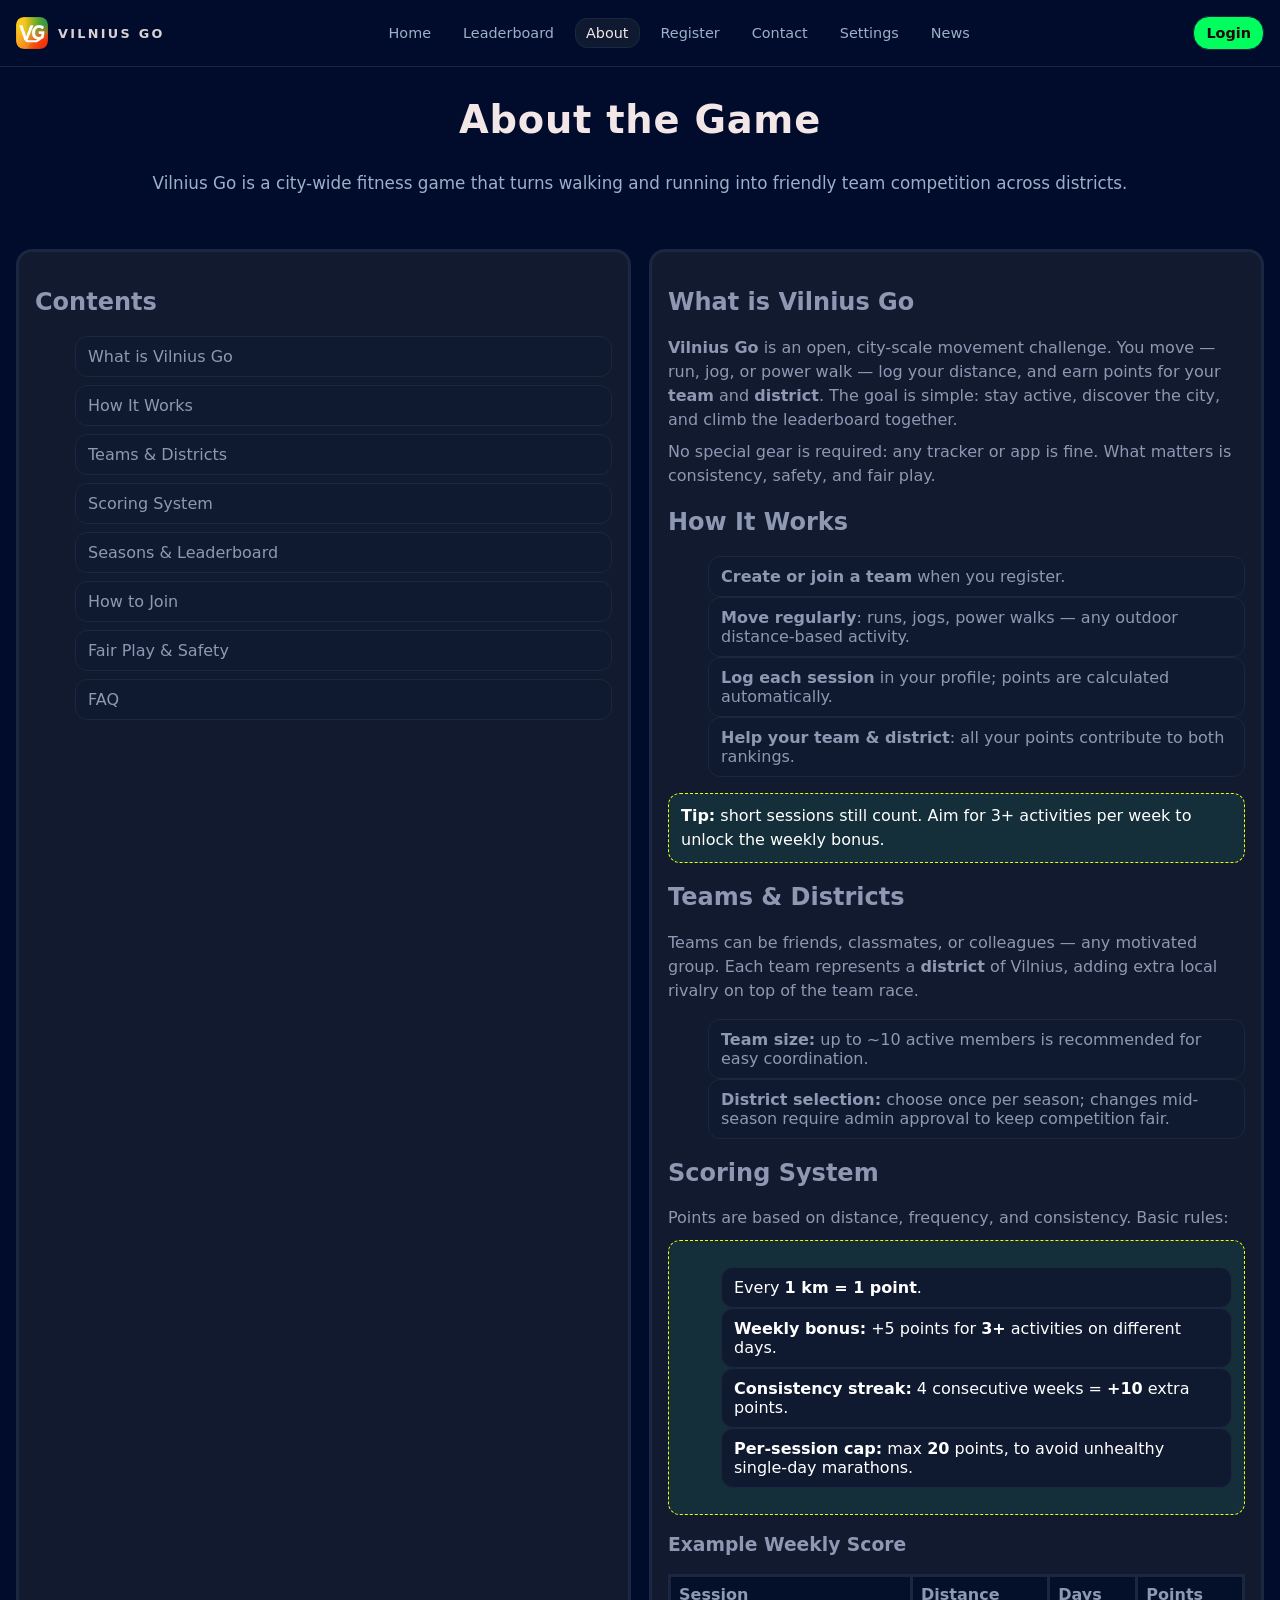
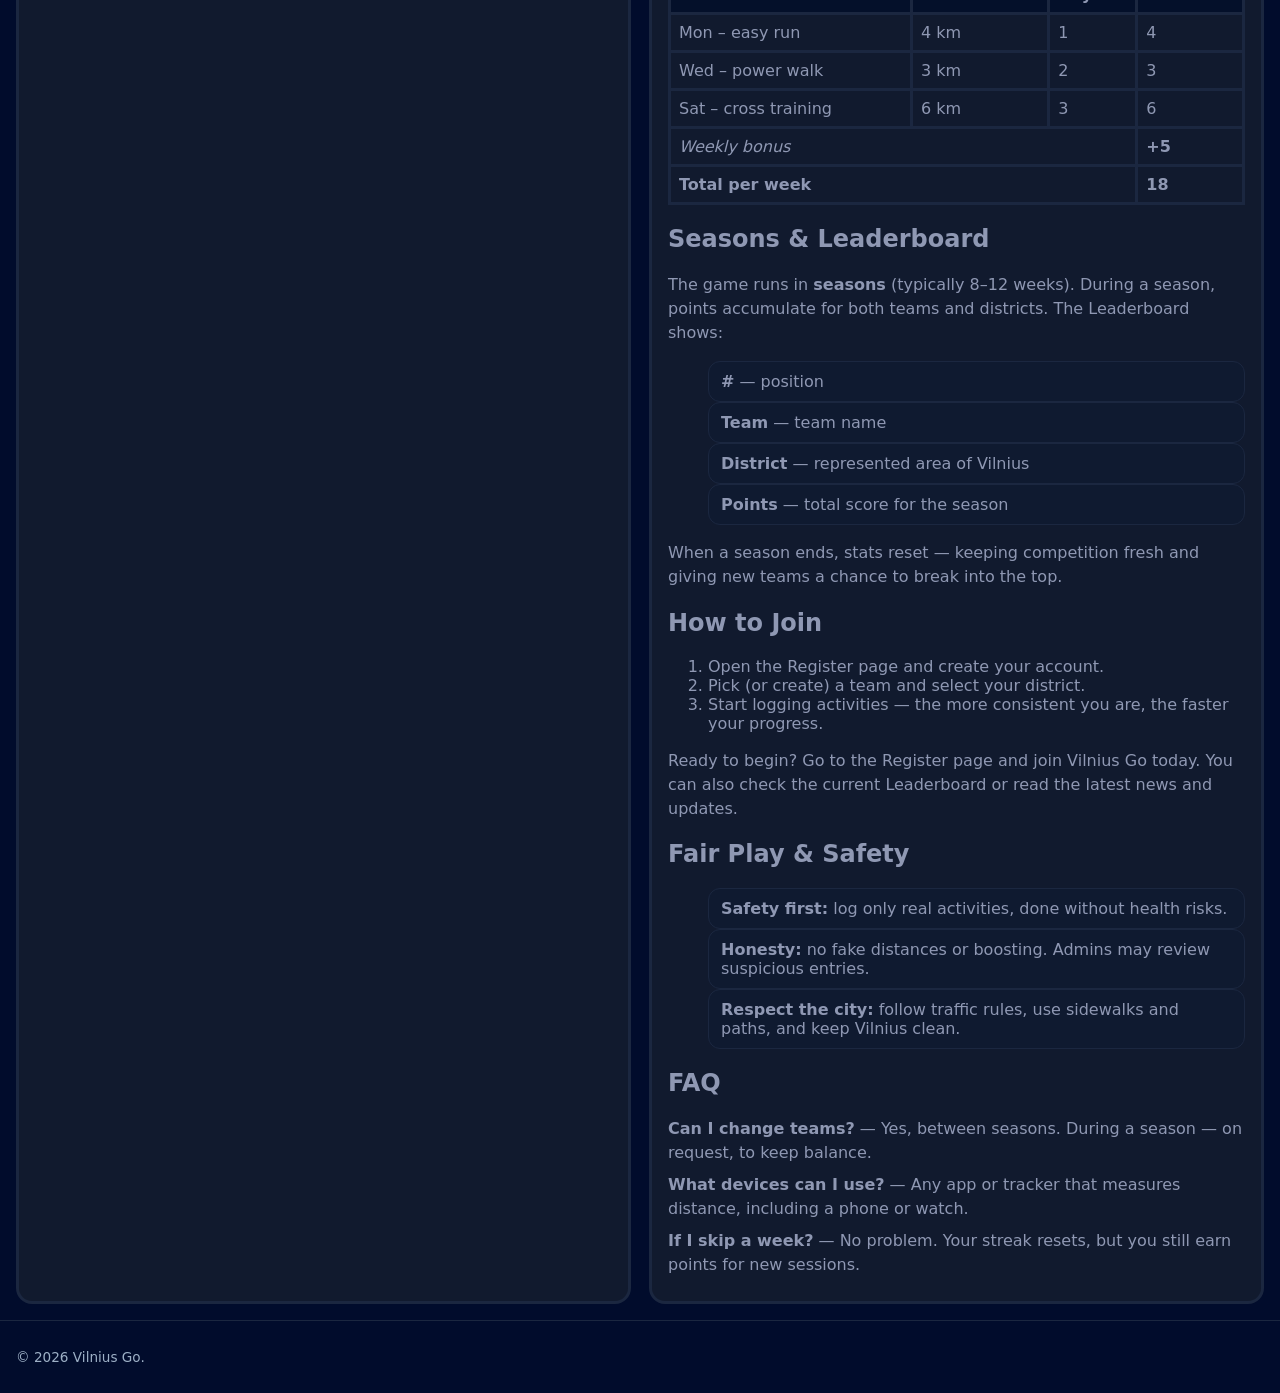
==== commit 589ce031: "News update" ====
--- a/about.html
+++ b/about.html
@@ -1,94 +1,116 @@
-<!doctype html> 
-<html lang="en"> 
+<!doctype html>
+<html lang="en">
 <head>
-  <meta charset="utf-8" /> 
-  <meta name="viewport" content="width=device-width, initial-scale=1" /> 
-  <title>Vilnius Go — About</title> 
-  <link rel="stylesheet" href="css/style.css" /> 
-  <meta name="description" content="Vilnius Go: how the game works, teams and districts, scoring, seasons, and how to join." />
+  <meta charset="utf-8" />
+  <meta name="viewport" content="width=device-width, initial-scale=1" />
+
+  <title>About VilniusGO - How the City Fitness Game Works</title>
+  <meta name="description" content="Learn how VilniusGO works: teams, districts, scoring system, seasons, leaderboard, fair play rules and how to join the game." />
+  <meta name="keywords" content="VilniusGO, about VilniusGO, city fitness game, walking game, Vilnius teams, leaderboard, scoring system" />
+  <meta name="author" content="Aleksandr" />
+
+  <link rel="canonical" href="https://panaleksandr.github.io/VilniusGO/about.html" />
+  <link rel="stylesheet" href="css/style.css" />
+
+  <meta property="og:title" content="About VilniusGO - How the City Fitness Game Works" />
+  <meta property="og:description" content="Read how VilniusGO works: teams, districts, points, seasons, leaderboard and fair play." />
+  <meta property="og:type" content="website" />
+  <meta property="og:url" content="https://panaleksandr.github.io/VilniusGO/about.html" />
+  <meta property="og:image" content="https://panaleksandr.github.io/VilniusGO/img/VG1.png" />
 </head>
-<body> 
+
+<body>
 <header>
-  <div class="container nav"> 
+  <div class="container nav">
     <div class="brand">
-      <a href="index.html"><img src="img/VG1.png" alt="Vilnius Go logo" class="logo" /></a>
+      <a href="index.html">
+        <img src="img/VG1.png" alt="Vilnius Go logo" class="logo" />
+      </a>
       <span id="main-title">Vilnius Go</span>
     </div>
 
-    <!-- 1) Checkbox (paslėptas, naudojamas atidaryti/uždaryti meniu) -->
     <input type="checkbox" id="nav-toggle" class="nav-toggle" />
 
-    <!-- 2) Hamburger (buterbrodas) -->
     <label for="nav-toggle" class="nav-burger" aria-label="Open menu">
       <span></span>
     </label>
 
-    <nav class="menu" aria-label="Main menu"> 
-      <a href="index.html">Home</a> 
-      <a href="leaderboard.html">Leaderboard</a> 
-      <a class="active" href="about.html" aria-current="page">About</a>
-      <a href="register.html">Register</a> 
-      <a href="contact.html">Contact</a> 
-      <a href="settings.html">Settings</a> 
+    <nav class="menu" aria-label="Main menu">
+      <a href="index.html">Home</a>
+      <a href="leaderboard.html">Leaderboard</a>
+      <a class="active" href="about.html">About</a>
+      <a href="register.html">Register</a>
+      <a href="contact.html">Contact</a>
+      <a href="settings.html">Settings</a>
+      <a href="news.html">News</a>
     </nav>
 
-    <a href="#" class="btn primary" aria-disabled="true" onclick="return false;">Login</a> 
+    <a href="#" class="btn primary" aria-disabled="true" onclick="return false;">Login</a>
   </div>
 </header>
 
-<main> 
-  <!-- Hero -->
-  <section class="container hero hero-center"> 
-    <h1 class="hero-title" id="hero-title">About the Game</h1> 
-    <p class="lead">Vilnius Go is a city-wide fitness game that turns walking and running into friendly team competition across districts.</p> 
+<main>
+  <section class="container hero hero-center">
+    <h1 class="hero-title" id="hero-title">About the Game</h1>
+    <p class="lead">
+      Vilnius Go is a city-wide fitness game that turns walking and running into friendly team competition across districts.
+    </p>
   </section>
 
-  <!-- Contents + Main -->
-  <section class="container"> 
-    <div class="content"> 
-      
-      <div class="card">
-        <h3 >Contents</h3> 
+  <section class="container">
+    <div class="content">
+
+      <aside class="card">
+        <h2>Contents</h2>
         <ul class="list" style="margin-top:8px">
           <li><a class="link-inherit" href="#what">What is Vilnius Go</a></li>
           <li><a class="link-inherit" href="#how">How It Works</a></li>
-          <li><a class="link-inherit" href="#teams">Teams & Districts</a></li>
+          <li><a class="link-inherit" href="#teams">Teams &amp; Districts</a></li>
           <li><a class="link-inherit" href="#scoring">Scoring System</a></li>
-          <li><a class="link-inherit" href="#season">Seasons & Leaderboard</a></li>
+          <li><a class="link-inherit" href="#season">Seasons &amp; Leaderboard</a></li>
           <li><a class="link-inherit" href="#join">How to Join</a></li>
-          <li><a class="link-inherit" href="#fairplay">Fair Play & Safety</a></li>
+          <li><a class="link-inherit" href="#fairplay">Fair Play &amp; Safety</a></li>
           <li><a class="link-inherit" href="#faq">FAQ</a></li>
         </ul>
-      </div>
-
-      <!-- Main text -->
+      </aside>
+
       <article class="card">
         <h2 id="what">What is Vilnius Go</h2>
-        <p><strong>Vilnius Go</strong> is an open, city-scale movement challenge. You move — run, jog, or power walk — log your distance, and earn points for your <strong>team</strong> and <strong>district</strong>. The goal is simple: stay active, discover the city, and climb the leaderboard together.</p>
-        <p>No special gear is required: any tracker or app is fine. What matters is consistency, safety, and fair play.</p>
+        <p>
+          <strong>Vilnius Go</strong> is an open, city-scale movement challenge. You move — run, jog, or power walk —
+          log your distance, and earn points for your <strong>team</strong> and <strong>district</strong>.
+          The goal is simple: stay active, discover the city, and climb the leaderboard together.
+        </p>
+        <p>
+          No special gear is required: any tracker or app is fine. What matters is consistency, safety, and fair play.
+        </p>
 
         <h2 id="how">How It Works</h2>
-        <ul> 
+        <ul>
           <li><strong>Create or join a team</strong> when you register.</li>
           <li><strong>Move regularly</strong>: runs, jogs, power walks — any outdoor distance-based activity.</li>
           <li><strong>Log each session</strong> in your profile; points are calculated automatically.</li>
-          <li><strong>Help your team & district</strong>: all your points contribute to both rankings.</li>
+          <li><strong>Help your team &amp; district</strong>: all your points contribute to both rankings.</li>
         </ul>
 
         <p class="highlight">
           <strong>Tip:</strong> short sessions still count. Aim for 3+ activities per week to unlock the weekly bonus.
         </p>
 
-        <h2 id="teams">Teams & Districts</h2> 
-        <p>Teams can be friends, classmates, or colleagues — any motivated group. Each team represents a <strong>district</strong> of Vilnius, adding extra local rivalry on top of the team race.</p>
-        <ul>
-          <li><strong>Team size:</strong> up to ~10 active members is recommended for easy coordination.</li> 
-          <li><strong>District selection:</strong> choose once per season; changes mid-season require admin approval to keep competition fair.</li> 
-        </ul>
-
-        <h2 id="scoring">Scoring System</h2> 
+        <h2 id="teams">Teams &amp; Districts</h2>
+        <p>
+          Teams can be friends, classmates, or colleagues — any motivated group. Each team represents a
+          <strong>district</strong> of Vilnius, adding extra local rivalry on top of the team race.
+        </p>
+        <ul>
+          <li><strong>Team size:</strong> up to ~10 active members is recommended for easy coordination.</li>
+          <li><strong>District selection:</strong> choose once per season; changes mid-season require admin approval to keep competition fair.</li>
+        </ul>
+
+        <h2 id="scoring">Scoring System</h2>
         <p>Points are based on distance, frequency, and consistency. Basic rules:</p>
-        <div class="highlight"> 
+
+        <div class="highlight">
           <ul>
             <li>Every <strong>1 km = 1 point</strong>.</li>
             <li><strong>Weekly bonus:</strong> +5 points for <strong>3+</strong> activities on different days.</li>
@@ -96,8 +118,8 @@
             <li><strong>Per-session cap:</strong> max <strong>20</strong> points, to avoid unhealthy single-day marathons.</li>
           </ul>
         </div>
-          
-        <h3>Example Weekly Score</h3> 
+
+        <h3>Example Weekly Score</h3>
         <table aria-label="Example scoring breakdown">
           <thead>
             <tr>
@@ -108,23 +130,49 @@
             </tr>
           </thead>
           <tbody>
-            <tr><td>Mon – easy run</td><td>4 km</td><td>1</td><td>4</td></tr>
-            <tr><td>Wed – power walk</td><td>3 km</td><td>2</td><td>3</td></tr>
-            <tr><td>Sat – cross training</td><td>6 km</td><td>3</td><td>6</td></tr>
-            <tr><td colspan="3"><em>Weekly bonus</em></td><td><strong>+5</strong></td></tr>
-            <tr><td colspan="3"><strong>Total per week</strong></td><td><strong>18</strong></td></tr>
+            <tr>
+              <td>Mon – easy run</td>
+              <td>4 km</td>
+              <td>1</td>
+              <td>4</td>
+            </tr>
+            <tr>
+              <td>Wed – power walk</td>
+              <td>3 km</td>
+              <td>2</td>
+              <td>3</td>
+            </tr>
+            <tr>
+              <td>Sat – cross training</td>
+              <td>6 km</td>
+              <td>3</td>
+              <td>6</td>
+            </tr>
+            <tr>
+              <td colspan="3"><em>Weekly bonus</em></td>
+              <td><strong>+5</strong></td>
+            </tr>
+            <tr>
+              <td colspan="3"><strong>Total per week</strong></td>
+              <td><strong>18</strong></td>
+            </tr>
           </tbody>
         </table>
 
-        <h2 id="season">Seasons & Leaderboard</h2>
-        <p>The game runs in <strong>seasons</strong> (typically 8–12 weeks). During a season, points accumulate for both teams and districts. The <a class="link-inherit" href="leaderboard.html">Leaderboard</a> shows:</p>
+        <h2 id="season">Seasons &amp; Leaderboard</h2>
+        <p>
+          The game runs in <strong>seasons</strong> (typically 8–12 weeks). During a season, points accumulate for both teams and districts.
+          The <a class="link-inherit" href="leaderboard.html">Leaderboard</a> shows:
+        </p>
         <ul>
           <li><strong>#</strong> — position</li>
           <li><strong>Team</strong> — team name</li>
           <li><strong>District</strong> — represented area of Vilnius</li>
           <li><strong>Points</strong> — total score for the season</li>
         </ul>
-        <p>When a season ends, stats reset — keeping competition fresh and giving new teams a chance to break into the top.</p>
+        <p>
+          When a season ends, stats reset — keeping competition fresh and giving new teams a chance to break into the top.
+        </p>
 
         <h2 id="join">How to Join</h2>
         <ol>
@@ -133,16 +181,22 @@
           <li>Start logging activities — the more consistent you are, the faster your progress.</li>
         </ol>
 
-        <h2 id="fairplay">Fair Play & Safety</h2>
+        <p>
+          Ready to begin? Go to the <a class="link-inherit" href="register.html">Register page</a> and join Vilnius Go today.
+          You can also check the current <a class="link-inherit" href="leaderboard.html">Leaderboard</a> or read the latest
+          <a class="link-inherit" href="news.html">news and updates</a>.
+        </p>
+
+        <h2 id="fairplay">Fair Play &amp; Safety</h2>
         <ul>
           <li><strong>Safety first:</strong> log only real activities, done without health risks.</li>
           <li><strong>Honesty:</strong> no fake distances or boosting. Admins may review suspicious entries.</li>
-          <li><strong>Respect the city:</strong> follow traffic rules, use sidewalks/paths, and keep Vilnius clean.</li>
+          <li><strong>Respect the city:</strong> follow traffic rules, use sidewalks and paths, and keep Vilnius clean.</li>
         </ul>
 
         <h2 id="faq">FAQ</h2>
         <p><strong>Can I change teams?</strong> — Yes, between seasons. During a season — on request, to keep balance.</p>
-        <p><strong>What devices can I use?</strong> — Any app or tracker that measures distance (phone or watch).</p>
+        <p><strong>What devices can I use?</strong> — Any app or tracker that measures distance, including a phone or watch.</p>
         <p><strong>If I skip a week?</strong> — No problem. Your streak resets, but you still earn points for new sessions.</p>
       </article>
     </div>
@@ -156,7 +210,6 @@
 <script>
   document.getElementById('year').textContent = new Date().getFullYear();
 </script>
-<script src="js/settings.js"></script>
 
 </body>
-</html>
+</html>
--- a/css/style.css
+++ b/css/style.css
@@ -769,3 +769,119 @@
 
 
 }
+.news-page {
+  padding-top: 40px;
+  padding-bottom: 60px;
+  text-align: center;
+}
+
+.news-page h1 {
+  margin-bottom: 10px;
+}
+
+.news-page .intro {
+  margin-bottom: 20px;
+  color: #d9d9d9;
+}
+
+.news-grid {
+  display: grid;
+  grid-template-columns: repeat(5, minmax(260px, 320px));
+  justify-content: center;
+  gap: 28px;
+  margin-top: 30px;
+}
+
+@media (max-width: 1100px) {
+  .news-grid {
+    grid-template-columns: repeat(2, minmax(260px, 320px));
+  }
+}
+
+@media (max-width: 700px) {
+  .news-grid {
+    grid-template-columns: 1fr;
+  }
+}
+.post-card {
+  background: #ffffff;
+  color: #111;
+  padding: 14px;
+  border-radius: 18px;
+  width: 100%;
+  max-width: 300px;
+  box-shadow: 0 10px 24px rgba(0, 0, 0, 0.18);
+  text-align: center;
+  transition: transform 0.3s ease, box-shadow 0.3s ease;
+}
+
+.post-card:hover {
+  transform: translateY(-5px);
+  box-shadow: 0 14px 28px rgba(0, 0, 0, 0.24);
+}
+
+.post-card img {
+  width: 100%;
+  height: 180px;
+  object-fit: contain;
+  background: #f4f4f4;
+  border-radius: 12px;
+  padding: 8px;
+  display: block;
+}
+
+.post-card h2 {
+  margin: 14px 0 10px;
+  font-size: 24px;
+  line-height: 1.3;
+  color: #111;
+}
+
+.post-card p {
+  margin: 0;
+  font-size: 17px;
+  line-height: 1.5;
+  color: #333;
+}
+
+.tags {
+  margin-top: 12px;
+  font-size: 15px;
+  color: #666;
+}
+
+.categories {
+  display: flex;
+  justify-content: center;
+  gap: 10px;
+  margin: 20px 0 35px;
+  flex-wrap: wrap;
+}
+
+.categories span {
+  background: rgba(255, 255, 255, 0.12);
+  color: #fff;
+  padding: 8px 14px;
+  border-radius: 20px;
+  font-size: 14px;
+}
+
+.nav {
+  display: flex;
+  justify-content: space-between;
+  align-items: center;
+}
+
+@media (max-width: 768px) {
+  .post-card img {
+    height: 160px;
+  }
+
+  .post-card h2 {
+    font-size: 20px;
+  }
+
+  .post-card p {
+    font-size: 16px;
+  }
+}
